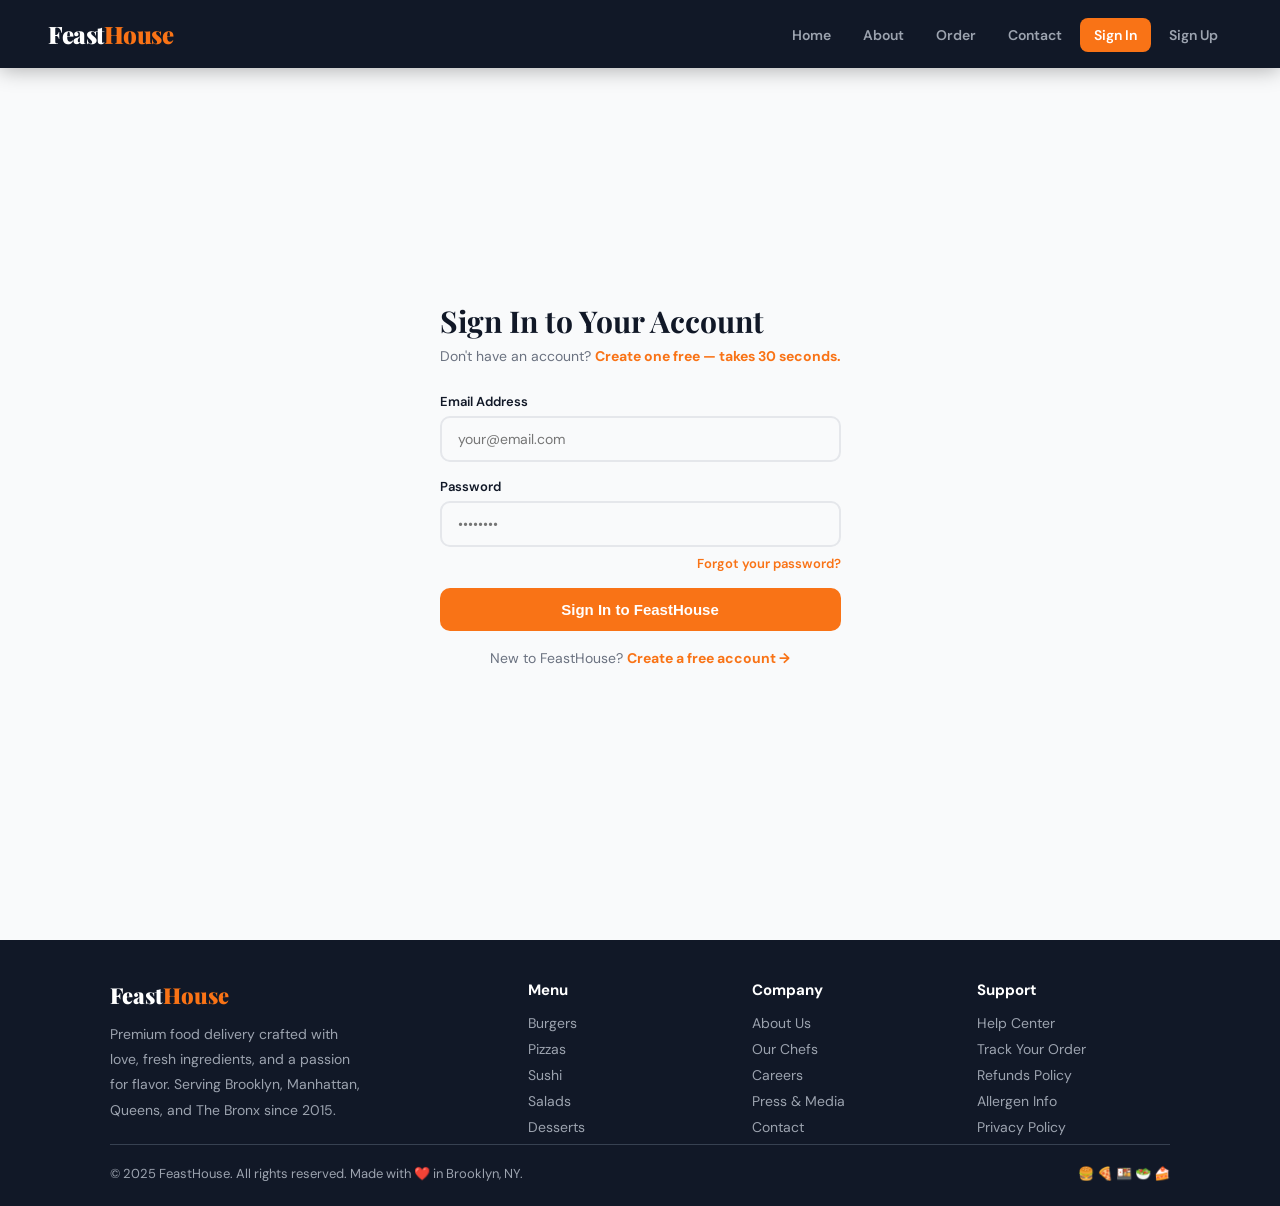
==== index.html @ ff091612 "add to cart" ====
<!doctype html>
<html lang="en">

<head>
  <meta charset="UTF-8" />
  <meta name="viewport" content="width=device-width, initial-scale=1.0" />
  <title>FeastHouse — Premium Food Delivery</title>
  <link rel="stylesheet" href="style.css" />
  <link
    href="https://fonts.googleapis.com/css2?family=Playfair+Display:wght@700;900&family=DM+Sans:wght@400;500;600&display=swap"
    rel="stylesheet" />
</head>

<body>
  <!-- ===== NAV ===== -->
  <nav>
    <div class="logo">Feast<span>House</span></div>
    <ul class="nav-links">
      <li>
        <a href="index.html" class="active">Home</a>
      </li>
      <li><a href="about.html">About</a></li>
      <li><a href="order.html">Order</a></li>
      <li><a href="contact.html">Contact</a></li>
      <li><a href="signin.html">Sign In</a></li>
      <li><a href="signup.html">Sign Up</a></li>
    </ul>
  </nav>

  <div id="home" class="page active">
    <!-- Hero -->
    <div class="hero">
      <div class="hero-left">
        <h1>Food That <span>Feeds</span> The Soul</h1>
        <p>
          Welcome to FeastHouse — where every dish is crafted with love, the
          finest ingredients, and decades of culinary passion. From crispy
          appetizers to rich desserts, we bring restaurant-quality meals
          straight to your door, hot and fresh, every single time.
        </p>
        <div class="hero-btns">
          <button class="btn" onclick="window.location.href = 'order.html'">
            > Order Now
          </button>
          <button class="btn btn-outline" onclick="window.location.href = 'about.html'">
            > Our Story
          </button>
        </div>
      </div>
      <div class="hero-img-wrap">
        <img src="https://images.unsplash.com/photo-1504674900247-0877df9cc836?w=600&q=80" alt="Food" />
      </div>
    </div>

    <!-- Stats bar -->
    <div class="stats-bar">
      <div class="stat-item">
        <div class="num">50K+</div>
        <div class="lbl">Happy Customers</div>
      </div>
      <div class="stat-item">
        <div class="num">120+</div>
        <div class="lbl">Menu Items</div>
      </div>
      <div class="stat-item">
        <div class="num">4.9★</div>
        <div class="lbl">Average Rating</div>
      </div>
      <div class="stat-item">
        <div class="num">30 min</div>
        <div class="lbl">Average Delivery</div>
      </div>
    </div>

    <div class="wrap">
      <!-- Why choose us -->
      <h2 class="sec-title" style="margin-top: 8px">
        Why Choose FeastHouse?
      </h2>
      <p class="sec-sub">
        We've spent years perfecting not just our recipes, but the entire
        experience — from the moment you open our app to the second you take
        your first bite. Here's what sets us apart from every other food
        delivery service.
      </p>
      <div class="why-grid">
        <div class="why-card">
          <div class="why-icon">🌿</div>
          <h4>Fresh Ingredients</h4>
          <p>
            We source locally every morning. No frozen produce, no shortcuts —
            only the freshest ingredients make it to your plate.
          </p>
        </div>
        <div class="why-card">
          <div class="why-icon">👨‍🍳</div>
          <h4>Expert Chefs</h4>
          <p>
            Our team of 12 professional chefs brings decades of experience
            from top restaurants around the world to your doorstep.
          </p>
        </div>
        <div class="why-card">
          <div class="why-icon">⚡</div>
          <h4>Lightning Fast</h4>
          <p>
            Our delivery network guarantees your food arrives hot within 30
            minutes, tracked in real-time on your phone.
          </p>
        </div>
        <div class="why-card">
          <div class="why-icon">💳</div>
          <h4>Easy Payment</h4>
          <p>
            Pay with card, cash, or mobile wallet. Our checkout takes under 30
            seconds and your data is always fully encrypted.
          </p>
        </div>
      </div>

      <!-- Featured dishes -->
      <h2 class="sec-title">Today's Featured Dishes 🍽️</h2>
      <p class="sec-sub">
        Our chefs select the freshest ingredients each morning to build a
        special menu that changes daily. These are today's must-try dishes —
        order before they sell out!
      </p>
      <div class="featured-row">
        <div class="featured-main">
          <img src="https://images.unsplash.com/photo-1565299624946-b28f40a0ae38?w=700&q=80" alt="Pizza" />
          <div class="featured-main-text">
            <h3>🔥 Wood-Fired Margherita Pizza</h3>
            <p>
              Fresh basil, buffalo mozzarella, San Marzano tomatoes — the
              classic, done perfectly. $14.99
            </p>
          </div>
        </div>
      </div>

      <!-- Testimonials -->
      <h2 class="sec-title">What Our Customers Say 💬</h2>
      <p class="sec-sub">
        Don't just take our word for it — here's what thousands of happy
        customers across the city have to say about their FeastHouse
        experience.
      </p>
      <div class="testimonials">
        <div class="testi-card">
          <div class="testi-stars">★★★★★</div>
          <p>
            "I've tried every food delivery app in the city and FeastHouse is
            on another level. The food always arrives hot, the packaging is
            beautiful, and the portions are massive. Honestly the best burger
            I've ever had — and I didn't even have to leave my couch!"
          </p>
          <div class="testi-author">
            <div class="testi-avatar">JM</div>
            <div>
              <div class="testi-name">James Morgan</div>
              <div class="testi-role">Food Blogger, New York</div>
            </div>
          </div>
        </div>
        <div class="testi-card">
          <div class="testi-stars">★★★★★</div>
          <p>
            "As someone who cares deeply about ingredient quality, FeastHouse
            is the only delivery service I trust. They actually list where
            each ingredient comes from. The salmon sushi roll is
            restaurant-grade — I couldn't believe it was delivered to my
            door."
          </p>
          <div class="testi-author">
            <div class="testi-avatar">SP</div>
            <div>
              <div class="testi-name">Sarah Park</div>
              <div class="testi-role">Nutritionist & Wellness Coach</div>
            </div>
          </div>
        </div>
        <div class="testi-card">
          <div class="testi-stars">★★★★★</div>
          <p>
            "We ordered FeastHouse for our entire office team lunch — 20
            people — and every single order arrived exactly on time and
            perfectly correct. The customer service was incredible when we had
            a small issue. We're now a weekly subscriber. Absolutely love it."
          </p>
          <div class="testi-author">
            <div class="testi-avatar">RK</div>
            <div>
              <div class="testi-name">Ryan Kim</div>
              <div class="testi-role">Startup Founder, San Francisco</div>
            </div>
          </div>
        </div>

      </div>
    </div>
  </div>

  <!-- ===== FOOTER ===== -->
  <footer>
    <div class="footer-grid" style="max-width: 1060px; margin: 0 auto">
      <div class="footer-brand">
        <div class="logo-f">Feast<span>House</span></div>
        <p>
          Premium food delivery crafted with love, fresh ingredients, and a
          passion for flavor. Serving Brooklyn, Manhattan, Queens, and The
          Bronx since 2015.
        </p>
      </div>
      <div class="footer-col">
        <h5>Menu</h5>
        <ul>
          <li onclick="window.location.href = 'order.html'">Burgers</li>
          <li onclick="
                show('order', document.querySelectorAll('.nav-links a')[2])
              ">
            Pizzas
          </li>
          <li onclick="
                show('order', document.querySelectorAll('.nav-links a')[2])
              ">
            Sushi
          </li>
          <li onclick="
                show('order', document.querySelectorAll('.nav-links a')[2])
              ">
            Salads
          </li>
          <li onclick="
                show('order', document.querySelectorAll('.nav-links a')[2])
              ">
            Desserts
          </li>
        </ul>
      </div>
      <div class="footer-col">
        <h5>Company</h5>
        <ul>
          <li onclick="window.location.href = 'about.html'">About Us</li>
          <li onclick="
                show('about', document.querySelectorAll('.nav-links a')[1])
              ">
            Our Chefs
          </li>
          <li>Careers</li>
          <li>Press & Media</li>
          <li onclick="window.location.href = 'contact.html'">Contact</li>
        </ul>
      </div>
      <div class="footer-col">
        <h5>Support</h5>
        <ul>
          <li onclick="
                show('contact', document.querySelectorAll('.nav-links a')[3])
              ">
            Help Center
          </li>
          <li>Track Your Order</li>
          <li>Refunds Policy</li>
          <li>Allergen Info</li>
          <li>Privacy Policy</li>
        </ul>
      </div>
    </div>
    <div class="footer-bottom" style="max-width: 1060px; margin: 0 auto">
      <span>© 2025 FeastHouse. All rights reserved. Made with ❤️ in Brooklyn,
        NY.</span>
      <span>🍔 🍕 🍱 🥗 🍰</span>
    </div>
  </footer>

  <script src="main.js" defer></script>
</body>

</html>
---- style.css ----
/* ===== CSS VARIABLES ===== */
:root {
  --orange: #f97316;
  --orange-d: #ea580c;
  --green: #16a34a;
  --dark: #111827;
  --dark2: #1f2937;
  --mid: #374151;
  --muted: #6b7280;
  --light: #f9fafb;
  --border: #e5e7eb;
  --white: #ffffff;
  --shadow: 0 6px 30px rgba(0, 0, 0, 0.1);
  --radius: 16px;
}

/* ===== RESET ===== */
* {
  margin: 0;
  padding: 0;
  box-sizing: border-box;
}

body {
  font-family: "DM Sans", sans-serif;
  background: var(--light);
  color: var(--dark);
}

a {
  text-decoration: none;
  color: inherit;
}

img {
  max-width: 100%;
  border-radius: var(--radius);
  display: block;
}

ul {
  list-style: none;
}

/* ===== NAV ===== */
nav {
  background: var(--dark);
  height: 68px;
  display: flex;
  align-items: center;
  justify-content: space-between;
  padding: 0 48px;
  position: sticky;
  top: 0;
  z-index: 200;
  box-shadow: 0 2px 20px rgba(0, 0, 0, 0.3);
}

.logo {
  font-family: "Playfair Display", serif;
  font-size: 24px;
  font-weight: 900;
  color: var(--white);
  letter-spacing: -0.5px;
}

.logo span {
  color: var(--orange);
}

.nav-links {
  display: flex;
  gap: 4px;
}

.nav-links li a {
  color: #9ca3af;
  font-weight: 600;
  font-size: 14px;
  padding: 8px 14px;
  border-radius: 8px;
  transition: all 0.2s;
}

.nav-links li a:hover,
.nav-links li a.active {
  background: var(--orange);
  color: var(--white);
}

/* ===== WRAPPER ===== */
.wrap {
  max-width: 1060px;
  margin: 0 auto;
  padding: 48px 32px;
}

/* ===== BUTTONS ===== */
.btn {
  display: inline-block;
  padding: 13px 30px;
  background: var(--orange);
  color: var(--white);
  border-radius: 10px;
  font-weight: 700;
  font-size: 15px;
  border: none;
  cursor: pointer;
  transition:
    background 0.2s,
    transform 0.15s;
}

.btn:hover {
  background: var(--orange-d);
  transform: translateY(-2px);
}

.btn-dark {
  background: var(--dark);
  color: var(--white);
}

.btn-dark:hover {
  background: var(--dark2);
}

.btn-outline {
  background: transparent;
  border: 2px solid var(--orange);
  color: var(--orange);
}

.btn-outline:hover {
  background: var(--orange);
  color: var(--white);
}

.btn-green {
  background: var(--green);
}

.btn-green:hover {
  background: #15803d;
}

/* ===== SECTION TITLE ===== */
.sec-title {
  font-family: "Playfair Display", serif;
  font-size: 32px;
  font-weight: 900;
  color: var(--dark);
  margin-bottom: 8px;
}

.sec-sub {
  color: var(--muted);
  font-size: 15px;
  margin-bottom: 32px;
  max-width: 600px;
  line-height: 1.7;
}

/* ===== CARD ===== */
.card {
  background: var(--white);
  border-radius: var(--radius);
  padding: 28px;
  box-shadow: var(--shadow);
  margin-bottom: 24px;
}

.card h3 {
  font-family: "Playfair Display", serif;
  font-size: 20px;
  font-weight: 700;
  color: var(--orange);
  margin-bottom: 10px;
}

.card p {
  color: var(--muted);
  line-height: 1.8;
  font-size: 15px;
}

/* ===== GRIDS ===== */
.grid-2 {
  display: grid;
  grid-template-columns: 1fr 1fr;
  gap: 22px;
}

.grid-3 {
  display: grid;
  grid-template-columns: 1fr 1fr 1fr;
  gap: 22px;
}

/* ===== BANNER IMG ===== */
.banner-img {
  width: 100%;
  height: 220px;
  object-fit: cover;
  border-radius: var(--radius);
  margin-bottom: 20px;
}

/* Hero */
.hero {
  background: linear-gradient(135deg, #111827 0%, #1f2937 60%, #374151 100%);
  padding: 70px 64px;
  display: flex;
  align-items: center;
  justify-content: space-between;
  gap: 32px;
}

.hero-left {
  max-width: 500px;
}

.hero-badge {
  display: inline-block;
  background: rgba(249, 115, 22, 0.18);
  color: var(--orange);
  font-size: 13px;
  font-weight: 700;
  padding: 6px 14px;
  border-radius: 20px;
  margin-bottom: 18px;
  border: 1px solid rgba(249, 115, 22, 0.35);
}

.hero h1 {
  font-family: "Playfair Display", serif;
  font-size: 52px;
  font-weight: 900;
  color: var(--white);
  line-height: 1.1;
  margin-bottom: 18px;
}

.hero h1 span {
  color: var(--orange);
}

.hero p {
  color: #9ca3af;
  font-size: 16px;
  line-height: 1.8;
  margin-bottom: 28px;
}

.hero-btns {
  display: flex;
  gap: 12px;
  flex-wrap: wrap;
}

.hero-img-wrap {
  flex-shrink: 0;
  width: 300px;
}

.hero-img-wrap img {
  width: 100%;
  height: 280px;
  object-fit: cover;
  border-radius: 20px;
  box-shadow: 0 20px 60px rgba(0, 0, 0, 0.4);
}

/* Stats bar */
.stats-bar {
  background: var(--orange);
  display: grid;
  grid-template-columns: repeat(4, 1fr);
}

.stat-item {
  padding: 22px 28px;
  text-align: center;
  border-right: 1px solid rgba(255, 255, 255, 0.2);
}

.stat-item:last-child {
  border-right: none;
}

.stat-item .num {
  font-family: "Playfair Display", serif;
  font-size: 30px;
  font-weight: 900;
  color: var(--white);
}

.stat-item .lbl {
  font-size: 13px;
  color: rgba(255, 255, 255, 0.8);
  font-weight: 600;
  margin-top: 2px;
}

/* Why choose us */
.why-grid {
  display: grid;
  grid-template-columns: repeat(4, 1fr);
  gap: 18px;
  margin-bottom: 32px;
}

.why-card {
  background: var(--white);
  border-radius: var(--radius);
  padding: 24px 20px;
  box-shadow: var(--shadow);
  text-align: center;
}

.why-icon {
  font-size: 36px;
  margin-bottom: 12px;
}

.why-card h4 {
  font-weight: 700;
  font-size: 16px;
  margin-bottom: 8px;
  color: var(--dark);
}

.why-card p {
  color: var(--muted);
  font-size: 13px;
  line-height: 1.7;
}

/* Featured dish row */
.featured-row {
  display: flex;
  gap: 24px;
  margin-bottom: 32px;
}

.featured-main {
  flex: 1;
  background: var(--dark);
  border-radius: var(--radius);
  overflow: hidden;
  position: relative;
}

.featured-main img {
  width: 100%;
  height: 260px;
  object-fit: cover;
  border-radius: 0;
  opacity: 0.7;
}

.featured-main-text {
  position: absolute;
  bottom: 0;
  left: 0;
  right: 0;
  padding: 24px;
  background: linear-gradient(transparent, rgba(0, 0, 0, 0.85));
}

.featured-main-text h3 {
  font-family: "Playfair Display", serif;
  color: white;
  font-size: 22px;
  margin-bottom: 6px;
}

.featured-main-text p {
  color: #d1d5db;
  font-size: 13px;
}

.featured-side {
  width: 280px;
  display: flex;
  flex-direction: column;
  gap: 14px;
}

.mini-dish {
  background: var(--white);
  border-radius: 12px;
  padding: 14px;
  display: flex;
  align-items: center;
  gap: 14px;
  box-shadow: var(--shadow);
}

.mini-dish img {
  width: 64px;
  height: 64px;
  object-fit: cover;
  border-radius: 10px;
  flex-shrink: 0;
}

.mini-dish h5 {
  font-weight: 700;
  font-size: 14px;
  margin-bottom: 4px;
}

.mini-dish p {
  color: var(--muted);
  font-size: 12px;
}

.mini-dish .price {
  color: var(--orange);
  font-weight: 800;
  font-size: 15px;
  margin-top: 4px;
}

/* Testimonials */
.testimonials {
  display: grid;
  grid-template-columns: repeat(3, 1fr);
  gap: 18px;
  margin-bottom: 32px;
}

.testi-card {
  background: var(--white);
  border-radius: var(--radius);
  padding: 22px;
  box-shadow: var(--shadow);
}

.testi-stars {
  color: var(--orange);
  font-size: 16px;
  margin-bottom: 10px;
}

.testi-card p {
  color: var(--muted);
  font-size: 14px;
  line-height: 1.7;
  margin-bottom: 14px;
}

.testi-author {
  display: flex;
  align-items: center;
  gap: 10px;
}

.testi-avatar {
  width: 38px;
  height: 38px;
  border-radius: 50%;
  background: var(--orange);
  display: flex;
  align-items: center;
  justify-content: center;
  color: white;
  font-weight: 800;
  font-size: 14px;
  flex-shrink: 0;
}

.testi-name {
  font-weight: 700;
  font-size: 14px;
}

.testi-role {
  color: var(--muted);
  font-size: 12px;
}

/* ============================================================
 ABOUT PAGE
 ============================================================ */
.about-hero {
  background: linear-gradient(135deg, #111827, #1f2937);
  border-radius: var(--radius);
  padding: 52px 48px;
  display: flex;
  gap: 36px;
  align-items: center;
  margin-bottom: 32px;
}

.about-hero img {
  width: 300px;
  height: 240px;
  object-fit: cover;
  border-radius: 16px;
  flex-shrink: 0;
}

.about-hero h1 {
  font-family: "Playfair Display", serif;
  font-size: 38px;
  color: white;
  margin-bottom: 14px;
}

.about-hero h1 span {
  color: var(--orange);
}

.about-hero p {
  color: #9ca3af;
  line-height: 1.8;
  font-size: 15px;
}

.timeline {
  margin-bottom: 32px;
}

.tl-item {
  display: flex;
  gap: 20px;
  margin-bottom: 20px;
  align-items: flex-start;
}

.tl-dot {
  width: 40px;
  height: 40px;
  border-radius: 50%;
  background: var(--orange);
  display: flex;
  align-items: center;
  justify-content: center;
  color: white;
  font-weight: 800;
  font-size: 13px;
  flex-shrink: 0;
  margin-top: 4px;
}

.tl-item h4 {
  font-weight: 700;
  font-size: 16px;
  margin-bottom: 4px;
}

.tl-item p {
  color: var(--muted);
  font-size: 14px;
  line-height: 1.7;
}

.chef-grid {
  display: grid;
  grid-template-columns: repeat(3, 1fr);
  gap: 20px;
  margin-bottom: 32px;
}

.chef-card {
  background: var(--white);
  border-radius: var(--radius);
  overflow: hidden;
  box-shadow: var(--shadow);
}

.chef-card img {
  width: 100%;
  height: 180px;
  object-fit: cover;
  border-radius: 0;
}

.chef-info {
  padding: 18px;
}

.chef-info h4 {
  font-weight: 700;
  font-size: 16px;
  margin-bottom: 4px;
}

.chef-info .role {
  color: var(--orange);
  font-size: 13px;
  font-weight: 600;
  margin-bottom: 8px;
}

.chef-info p {
  color: var(--muted);
  font-size: 13px;
  line-height: 1.7;
}

.values-grid {
  display: grid;
  grid-template-columns: repeat(2, 1fr);
  gap: 18px;
  margin-bottom: 32px;
}

.value-item {
  background: var(--white);
  border-radius: var(--radius);
  padding: 24px;
  box-shadow: var(--shadow);
  display: flex;
  gap: 16px;
}

.value-icon {
  font-size: 30px;
  flex-shrink: 0;
  width: 52px;
  height: 52px;
  background: #fff7ed;
  border-radius: 12px;
  display: flex;
  align-items: center;
  justify-content: center;
}

.value-item h4 {
  font-weight: 700;
  font-size: 16px;
  margin-bottom: 6px;
}

.value-item p {
  color: var(--muted);
  font-size: 14px;
  line-height: 1.7;
}

/* ============================================================
 CONTACT PAGE
 ============================================================ */
.contact-hero {
  background: linear-gradient(135deg, var(--orange) 0%, var(--orange-d) 100%);
  border-radius: var(--radius);
  padding: 48px;
  color: white;
  margin-bottom: 32px;
}

.contact-hero h1 {
  font-family: "Playfair Display", serif;
  font-size: 38px;
  margin-bottom: 10px;
}

.contact-hero p {
  opacity: 0.85;
  font-size: 16px;
  line-height: 1.8;
  max-width: 500px;
}

.contact-grid {
  display: grid;
  grid-template-columns: 1fr 1.4fr;
  gap: 28px;
  margin-bottom: 32px;
}

.contact-info-list {
  display: flex;
  flex-direction: column;
  gap: 14px;
}

.ci-item {
  background: var(--white);
  border-radius: 12px;
  padding: 18px;
  display: flex;
  gap: 14px;
  align-items: flex-start;
  box-shadow: var(--shadow);
}

.ci-icon {
  width: 44px;
  height: 44px;
  background: var(--orange);
  border-radius: 10px;
  display: flex;
  align-items: center;
  justify-content: center;
  font-size: 20px;
  flex-shrink: 0;
}

.ci-item h4 {
  font-size: 13px;
  color: var(--muted);
  margin-bottom: 4px;
  font-weight: 600;
}

.ci-item p {
  font-weight: 700;
  font-size: 15px;
}

.ci-item small {
  color: var(--muted);
  font-size: 12px;
}

/* Form */
.form-card {
  background: var(--white);
  border-radius: var(--radius);
  padding: 32px;
  box-shadow: var(--shadow);
}

.form-card h3 {
  font-family: "Playfair Display", serif;
  font-size: 22px;
  margin-bottom: 6px;
}

.form-card .sub {
  color: var(--muted);
  font-size: 14px;
  margin-bottom: 22px;
}

.fg {
  margin-bottom: 16px;
}

.fg label {
  display: block;
  font-weight: 600;
  font-size: 13px;
  margin-bottom: 6px;
  color: var(--dark);
}

.fg input,
.fg textarea,
.fg select {
  width: 100%;
  padding: 12px 16px;
  border: 2px solid var(--border);
  border-radius: 10px;
  font-family: "DM Sans", sans-serif;
  font-size: 14px;
  color: var(--dark);
  background: var(--light);
  transition: border 0.2s;
  outline: none;
}

.fg input:focus,
.fg textarea:focus,
.fg select:focus {
  border-color: var(--orange);
  background: white;
}

.fg textarea {
  height: 110px;
  resize: vertical;
}

.fg-row {
  display: grid;
  grid-template-columns: 1fr 1fr;
  gap: 14px;
}

.alert-success {
  background: #dcfce7;
  border: 2px solid #86efac;
  color: #166534;
  border-radius: 10px;
  padding: 13px 18px;
  font-weight: 600;
  font-size: 14px;
  margin-bottom: 18px;
  display: none;
}

.alert-error {
  background: #fee2e2;
  border: solid #fca5a5;
  color: #991b1b;
  border-radius: 10px;
  padding: 13px 18px;
  font-weight: 600;
  font-size: 14px;
  margin-bottom: 18px;
  display: none;
}

/* FAQ */
.faq-item {
  background: var(--white);
  border-radius: 12px;
  padding: 20px 24px;
  box-shadow: var(--shadow);
  margin-bottom: 12px;
}

.faq-item h4 {
  font-weight: 700;
  font-size: 15px;
  margin-bottom: 8px;
  display: flex;
  align-items: center;
  gap: 10px;
}

.faq-item h4 span {
  color: var(--orange);
}

.faq-item p {
  color: var(--muted);
  font-size: 14px;
  line-height: 1.8;
}

/* ============================================================
 ORDER PAGE
 ============================================================ */
.menu-tabs {
  display: flex;
  gap: 8px;
  margin-bottom: 28px;
  flex-wrap: wrap;
}

.tab-btn {
  padding: 9px 20px;
  border-radius: 20px;
  font-weight: 700;
  font-size: 14px;
  border: 2px solid var(--border);
  background: var(--white);
  cursor: pointer;
  transition: all 0.2s;
  color: var(--muted);
}

.tab-btn.active,
.tab-btn:hover {
  background: var(--orange);
  border-color: var(--orange);
  color: white;
}

.food-grid {
  display: grid;
  grid-template-columns: repeat(3, 1fr);
  gap: 20px;
  margin-bottom: 32px;
}

.food-card {
  background: var(--white);
  border-radius: var(--radius);
  overflow: hidden;
  box-shadow: var(--shadow);
  transition: transform 0.2s;
}

.food-card:hover {
  transform: translateY(-4px);
}

.food-card img {
  width: 100%;
  height: 165px;
  object-fit: cover;
  border-radius: 0;
}

.food-body {
  padding: 18px;
}

.food-body h4 {
  font-weight: 700;
  font-size: 16px;
  margin-bottom: 6px;
}

.food-body .desc {
  color: var(--muted);
  font-size: 13px;
  line-height: 1.6;
  margin-bottom: 10px;
}

.food-meta {
  display: flex;
  align-items: center;
  justify-content: space-between;
}

.food-price {
  font-family: "Playfair Display", serif;
  font-size: 20px;
  font-weight: 900;
  color: var(--orange);
}

.food-rating {
  font-size: 13px;
  color: var(--muted);
  font-weight: 600;
}

.food-rating span {
  color: var(--orange);
}

.food-tags {
  display: flex;
  gap: 6px;
  margin-bottom: 10px;
  flex-wrap: wrap;
}

.tag {
  font-size: 11px;
  font-weight: 700;
  padding: 3px 10px;
  border-radius: 20px;
  background: #fff7ed;
  color: var(--orange);
  border: 1px solid #fed7aa;
}

.tag.green {
  background: #f0fdf4;
  color: var(--green);
  border-color: #bbf7d0;
}

.cart-banner {
  background: linear-gradient(135deg, var(--dark), var(--dark2));
  border-radius: var(--radius);
  padding: 28px 32px;
  display: flex;
  align-items: center;
  justify-content: space-between;
  color: white;
  margin-bottom: 32px;
}

.cart-banner h3 {
  font-family: "Playfair Display", serif;
  font-size: 22px;
  margin-bottom: 6px;
}

.cart-banner p {
  color: #9ca3af;
  font-size: 14px;
}

.cart-count {
  background: var(--orange);
  color: white;
  font-size: 32px;
  font-weight: 900;
  font-family: "Playfair Display", serif;
  width: 64px;
  height: 64px;
  border-radius: 50%;
  display: flex;
  align-items: center;
  justify-content: center;
  flex-shrink: 0;
}

/* Delivery options */
.delivery-cards {
  display: grid;
  grid-template-columns: repeat(3, 1fr);
  gap: 16px;
  margin-bottom: 32px;
}

.del-card {
  background: var(--white);
  border-radius: var(--radius);
  padding: 22px;
  box-shadow: var(--shadow);
  text-align: center;
}

.del-card .icon {
  font-size: 34px;
  margin-bottom: 10px;
}

.del-card h4 {
  font-weight: 700;
  margin-bottom: 6px;
}

.del-card p {
  color: var(--muted);
  font-size: 13px;
  line-height: 1.6;
}

.del-card .badge {
  display: inline-block;
  margin-top: 10px;
  background: var(--orange);
  color: white;
  font-size: 12px;
  font-weight: 700;
  padding: 4px 12px;
  border-radius: 20px;
}

/* ============================================================
 SIGN IN PAGE
 ============================================================ */
.auth-wrap {
  display: grid;
  gap: 0;
  min-height: calc(100vh - 68px);
}



.auth-feature {
  display: flex;
  align-items: center;
  gap: 12px;
  margin-bottom: 14px;
}

.auth-feature .dot {
  width: 10px;
  height: 10px;
  border-radius: 50%;
  background: var(--orange);
  flex-shrink: 0;
}

.auth-feature p {
  color: #d1d5db;
  font-size: 14px;
  margin: 0;
}

.auth-img {
  width: 100%;
  height: 220px;
  object-fit: cover;
  border-radius: 16px;
  margin-top: 28px;
  opacity: 0.7;
}

.auth-right {
  background: var(--light);
  padding: 64px 48px;
  display: flex;
  flex-direction: column;
  justify-content: center;
  margin: auto;
}

.auth-right h2 {
  font-family: "Playfair Display", serif;
  font-size: 30px;
  margin-bottom: 6px;
}

.auth-right .sub {
  color: var(--muted);
  font-size: 14px;
  margin-bottom: 28px;
}

.social-btns {
  display: flex;
  gap: 10px;
  margin-bottom: 22px;
}

.social-btn {
  flex: 1;
  padding: 11px;
  border: 2px solid var(--border);
  border-radius: 10px;
  background: white;
  font-weight: 700;
  font-size: 14px;
  cursor: pointer;
  transition: border 0.2s;
  text-align: center;
}

.social-btn:hover {
  border-color: var(--orange);
}

.divider {
  display: flex;
  align-items: center;
  gap: 12px;
  margin-bottom: 22px;
  color: var(--muted);
  font-size: 13px;
}

.divider::before,
.divider::after {
  content: "";
  flex: 1;
  height: 1px;
  background: var(--border);
}

.auth-switch {
  text-align: center;
  margin-top: 18px;
  font-size: 14px;
  color: var(--muted);
}

.auth-switch a {
  color: var(--orange);
  font-weight: 700;
  cursor: pointer;
}

.forgot {
  text-align: right;
  font-size: 13px;
  color: var(--orange);
  font-weight: 600;
  cursor: pointer;
  margin-top: -8px;
  margin-bottom: 16px;
}

/* ============================================================
 SIGN UP PAGE
 ============================================================ */
.signup-left {
  background: linear-gradient(160deg, var(--orange), var(--orange-d));
}

.plan-cards {
  display: grid;
  grid-template-columns: 1fr 1fr;
  gap: 14px;
  margin-bottom: 28px;
}

.plan-card {
  background: rgba(255, 255, 255, 0.12);
  border-radius: 12px;
  padding: 18px;
  border: 1px solid rgba(255, 255, 255, 0.2);
}

.plan-card h4 {
  color: white;
  font-weight: 700;
  font-size: 15px;
  margin-bottom: 6px;
}

.plan-card p {
  color: rgba(255, 255, 255, 0.75);
  font-size: 13px;
  line-height: 1.6;
}

.plan-card .plan-price {
  color: white;
  font-size: 22px;
  font-weight: 900;
  font-family: "Playfair Display", serif;
  margin-top: 8px;
}

/* ============================================================
 FOOTER
 ============================================================ */
footer {
  background: var(--dark);
  color: #9ca3af;
  padding: 40px 48px 24px;
  margin-top: 40px;
}

.footer-grid {
  display: grid;
  grid-template-columns: 2fr 1fr 1fr 1fr;
  gap: 32px;
  margin-bottom: 32px;
}

.footer-brand .logo-f {
  font-family: "Playfair Display", serif;
  font-size: 22px;
  color: white;
  font-weight: 900;
  margin-bottom: 12px;
}

.footer-brand .logo-f span {
  color: var(--orange);
}

.footer-brand p {
  font-size: 14px;
  line-height: 1.8;
  max-width: 260px;
}

.footer-col h5 {
  color: white;
  font-weight: 700;
  font-size: 15px;
  margin-bottom: 14px;
}

.footer-col li {
  margin-bottom: 8px;
  font-size: 14px;
  cursor: pointer;
  transition: color 0.2s;
}

.footer-col li:hover {
  color: var(--orange);
}

.footer-bottom {
  border-top: 1px solid #374151;
  padding-top: 20px;
  display: flex;
  justify-content: space-between;
  font-size: 13px;
}

/* ============================================================
 CART PAGE
 ============================================================ */
.cart-hero {
  background: linear-gradient(135deg, var(--dark), var(--dark2));
  color: var(--white);
  border-radius: var(--radius);
  padding: 32px;
  display: flex;
  justify-content: space-between;
  gap: 24px;
  align-items: center;
  margin-bottom: 24px;
}

.cart-hero p {
  color: #cbd5e1;
  max-width: 560px;
  line-height: 1.7;
  margin-top: 8px;
}

.cart-hero .count {
  width: 72px;
  height: 72px;
  border-radius: 50%;
  background: var(--orange);
  display: flex;
  align-items: center;
  justify-content: center;
  font-family: "Playfair Display", serif;
  font-size: 28px;
  font-weight: 900;
  flex-shrink: 0;
}

.cart-layout {
  display: grid;
  grid-template-columns: 1.35fr 0.9fr;
  gap: 22px;
  padding-inline: 15px;
}

.cart-panel {
  background: var(--white);
  border-radius: var(--radius);
  box-shadow: var(--shadow);
  padding: 24px;
}

.cart-list {
  display: flex;
  flex-direction: column;
  gap: 16px;
}

.cart-item {
  display: grid;
  grid-template-columns: 110px 1fr;
  gap: 16px;
  padding-bottom: 16px;
  border-bottom: 1px solid var(--border);
}

.cart-item:last-child {
  border-bottom: none;
  padding-bottom: 0;
}

.cart-item img {
  width: 110px;
  height: 90px;
  object-fit: cover;
  border-radius: 14px;
}

.cart-item-body h4 {
  font-size: 16px;
  margin-bottom: 4px;
}

.cart-item-body p {
  color: var(--muted);
  font-size: 13px;
  line-height: 1.6;
  margin-bottom: 10px;
}

.cart-item-top,
.cart-item-bottom {
  display: flex;
  align-items: center;
  justify-content: space-between;
  gap: 16px;
}

.qty-control {
  display: inline-flex;
  align-items: center;
  gap: 10px;
  background: #fff7ed;
  border: 1px solid #fed7aa;
  border-radius: 999px;
  padding: 6px 10px;
}

.qty-btn,
.icon-btn {
  border: none;
  cursor: pointer;
  font-family: inherit;
}

.qty-btn {
  width: 28px;
  height: 28px;
  border-radius: 50%;
  background: var(--orange);
  color: var(--white);
  font-weight: 700;
}

.icon-btn {
  background: #fee2e2;
  color: #991b1b;
  padding: 9px 12px;
  border-radius: 999px;
  font-size: 12px;
  font-weight: 700;
}

.cart-item-price {
  font-family: "Playfair Display", serif;
  font-size: 22px;
  font-weight: 900;
  color: var(--orange);
}

.summary-list {
  display: flex;
  flex-direction: column;
  gap: 12px;
  margin: 18px 0 22px;
}

.summary-row {
  display: flex;
  justify-content: space-between;
  gap: 12px;
  font-size: 14px;
  color: var(--mid);
}

.summary-row.total {
  font-size: 18px;
  font-weight: 800;
  color: var(--dark);
  padding-top: 10px;
  border-top: 1px solid var(--border);
}

.delivery-form {
  display: grid;
  gap: 14px;
}

.delivery-form .fg {
  margin-bottom: 0;
}

.delivery-grid {
  display: grid;
  grid-template-columns: 1fr 1fr;
  gap: 14px;
}

.empty-cart {
  text-align: center;
  padding: 36px 18px;
}

.empty-cart h3 {
  font-family: "Playfair Display", serif;
  font-size: 24px;
  margin-bottom: 8px;
}

.empty-cart p {
  color: var(--muted);
  margin-bottom: 18px;
}

@media (max-width: 980px) {

  .cart-layout,
  .auth-wrap,
  .grid-2,
  .grid-3,
  .why-grid,
  .featured-row,
  .testimonials,
  .delivery-cards,
  .chef-grid,
  .values-grid,
  .contact-grid,
  .footer-grid {
    grid-template-columns: 1fr;
  }

  .cart-hero,
  .about-hero,
  .contact-hero,
  .hero {
    padding: 28px;
    flex-direction: column;
    align-items: flex-start;
  }

  nav,
  footer {
    padding-left: 20px;
    padding-right: 20px;
  }
}
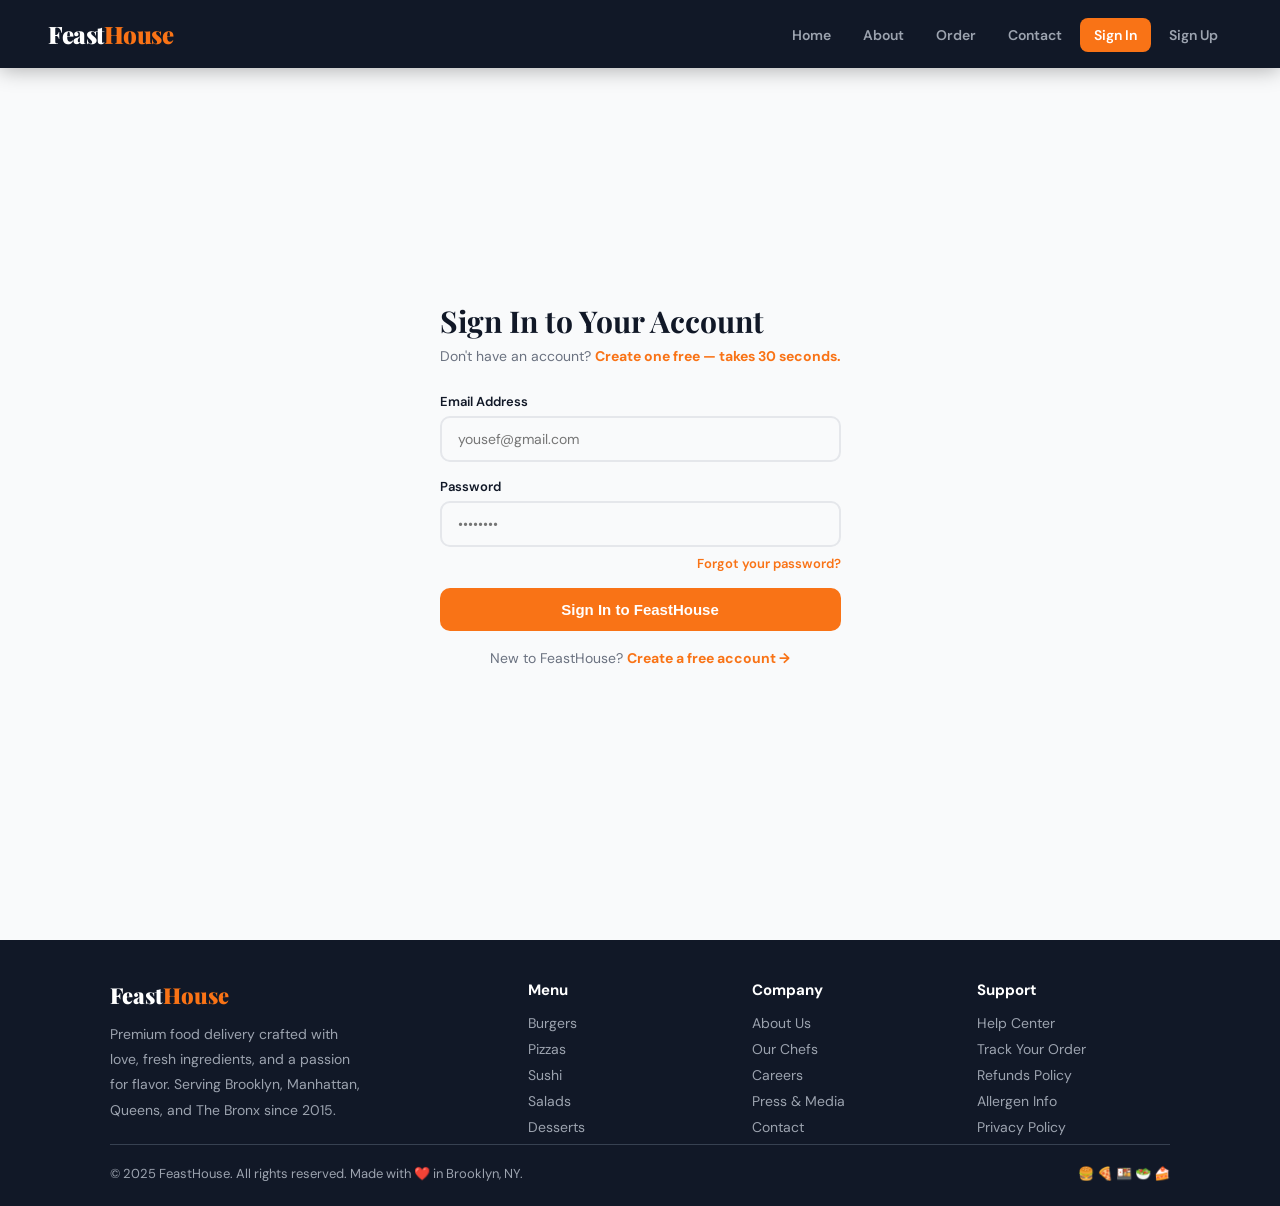
==== commit 4eb69344: "last commit" ====
--- a/index.html
+++ b/index.html
@@ -1,279 +1,293 @@
 <!doctype html>
 <html lang="en">
-
-<head>
-  <meta charset="UTF-8" />
-  <meta name="viewport" content="width=device-width, initial-scale=1.0" />
-  <title>FeastHouse — Premium Food Delivery</title>
-  <link rel="stylesheet" href="style.css" />
-  <link
-    href="https://fonts.googleapis.com/css2?family=Playfair+Display:wght@700;900&family=DM+Sans:wght@400;500;600&display=swap"
-    rel="stylesheet" />
-</head>
-
-<body>
-  <!-- ===== NAV ===== -->
-  <nav>
-    <div class="logo">Feast<span>House</span></div>
-    <ul class="nav-links">
-      <li>
-        <a href="index.html" class="active">Home</a>
-      </li>
-      <li><a href="about.html">About</a></li>
-      <li><a href="order.html">Order</a></li>
-      <li><a href="contact.html">Contact</a></li>
-      <li><a href="signin.html">Sign In</a></li>
-      <li><a href="signup.html">Sign Up</a></li>
-    </ul>
-  </nav>
-
-  <div id="home" class="page active">
-    <!-- Hero -->
-    <div class="hero">
-      <div class="hero-left">
-        <h1>Food That <span>Feeds</span> The Soul</h1>
-        <p>
-          Welcome to FeastHouse — where every dish is crafted with love, the
-          finest ingredients, and decades of culinary passion. From crispy
-          appetizers to rich desserts, we bring restaurant-quality meals
-          straight to your door, hot and fresh, every single time.
+  <head>
+    <meta charset="UTF-8" />
+    <meta name="viewport" content="width=device-width, initial-scale=1.0" />
+    <title>FeastHouse — Premium Food Delivery</title>
+    <link rel="stylesheet" href="style.css" />
+    <link
+      href="https://fonts.googleapis.com/css2?family=Playfair+Display:wght@700;900&family=DM+Sans:wght@400;500;600&display=swap"
+      rel="stylesheet"
+    />
+  </head>
+
+  <body>
+    <nav>
+      <div class="logo">Feast<span>House</span></div>
+      <ul class="nav-links">
+        <li>
+          <a href="index.html" class="active">Home</a>
+        </li>
+        <li><a href="about.html">About</a></li>
+        <li><a href="order.html">Order</a></li>
+        <li><a href="contact.html">Contact</a></li>
+        <li><a href="signin.html">Sign In</a></li>
+        <li><a href="signup.html">Sign Up</a></li>
+      </ul>
+    </nav>
+
+    <div id="home" class="page active">
+      <div class="hero">
+        <div class="hero-left">
+          <h1>Food That <span>Feeds</span> The Soul</h1>
+          <p>
+            Welcome to FeastHouse — where every dish is crafted with love, the
+            finest ingredients, and decades of culinary passion. From crispy
+            appetizers to rich desserts, we bring restaurant-quality meals
+            straight to your door, hot and fresh, every single time.
+          </p>
+          <div class="hero-btns">
+            <button class="btn" onclick="window.location.href = 'order.html'">
+              > Order Now
+            </button>
+            <button
+              class="btn btn-outline"
+              onclick="window.location.href = 'about.html'"
+            >
+              > Our Story
+            </button>
+          </div>
+        </div>
+        <div class="hero-img-wrap">
+          <img
+            src="https://images.unsplash.com/photo-1504674900247-0877df9cc836?w=600&q=80"
+            alt="Food"
+          />
+        </div>
+      </div>
+
+      <div class="stats-bar">
+        <div class="stat-item">
+          <div class="num">50K+</div>
+          <div class="lbl">Happy Customers</div>
+        </div>
+        <div class="stat-item">
+          <div class="num">120+</div>
+          <div class="lbl">Menu Items</div>
+        </div>
+        <div class="stat-item">
+          <div class="num">4.9★</div>
+          <div class="lbl">Average Rating</div>
+        </div>
+        <div class="stat-item">
+          <div class="num">30 min</div>
+          <div class="lbl">Average Delivery</div>
+        </div>
+      </div>
+
+      <div class="wrap">
+        <h2 class="sec-title" style="margin-top: 8px">
+          Why Choose FeastHouse?
+        </h2>
+        <p class="sec-sub">
+          We've spent years perfecting not just our recipes, but the entire
+          experience — from the moment you open our app to the second you take
+          your first bite. Here's what sets us apart from every other food
+          delivery service.
         </p>
-        <div class="hero-btns">
-          <button class="btn" onclick="window.location.href = 'order.html'">
-            > Order Now
-          </button>
-          <button class="btn btn-outline" onclick="window.location.href = 'about.html'">
-            > Our Story
-          </button>
-        </div>
-      </div>
-      <div class="hero-img-wrap">
-        <img src="https://images.unsplash.com/photo-1504674900247-0877df9cc836?w=600&q=80" alt="Food" />
+        <div class="why-grid">
+          <div class="why-card">
+            <div class="why-icon">🌿</div>
+            <h4>Fresh Ingredients</h4>
+            <p>
+              We source locally every morning. No frozen produce, no shortcuts —
+              only the freshest ingredients make it to your plate.
+            </p>
+          </div>
+          <div class="why-card">
+            <div class="why-icon">👨‍🍳</div>
+            <h4>Expert Chefs</h4>
+            <p>
+              Our team of 12 professional chefs brings decades of experience
+              from top restaurants around the world to your doorstep.
+            </p>
+          </div>
+          <div class="why-card">
+            <div class="why-icon">⚡</div>
+            <h4>Lightning Fast</h4>
+            <p>
+              Our delivery network guarantees your food arrives hot within 30
+              minutes, tracked in real-time on your phone.
+            </p>
+          </div>
+          <div class="why-card">
+            <div class="why-icon">💳</div>
+            <h4>Easy Payment</h4>
+            <p>
+              Pay with card, cash, or mobile wallet. Our checkout takes under 30
+              seconds and your data is always fully encrypted.
+            </p>
+          </div>
+        </div>
+
+        <h2 class="sec-title">Today's Featured Dishes 🍽️</h2>
+        <p class="sec-sub">
+          Our chefs select the freshest ingredients each morning to build a
+          special menu that changes daily. These are today's must-try dishes —
+          order before they sell out!
+        </p>
+        <div class="featured-row">
+          <div class="featured-main">
+            <img
+              src="https://images.unsplash.com/photo-1565299624946-b28f40a0ae38?w=700&q=80"
+              alt="Pizza"
+            />
+            <div class="featured-main-text">
+              <h3>🔥 Wood-Fired Margherita Pizza</h3>
+              <p>
+                Fresh basil, buffalo mozzarella, San Marzano tomatoes — the
+                classic, done perfectly. $14.99
+              </p>
+            </div>
+          </div>
+        </div>
+
+        <h2 class="sec-title">What Our Customers Say 💬</h2>
+        <p class="sec-sub">
+          Don't just take our word for it — here's what thousands of happy
+          customers across the city have to say about their FeastHouse
+          experience.
+        </p>
+        <div class="testimonials">
+          <div class="testi-card">
+            <div class="testi-stars">★★★★★</div>
+            <p>
+              "I've tried every food delivery app in the city and FeastHouse is
+              on another level. The food always arrives hot, the packaging is
+              beautiful, and the portions are massive. Honestly the best burger
+              I've ever had — and I didn't even have to leave my couch!"
+            </p>
+            <div class="testi-author">
+              <div class="testi-avatar">JM</div>
+              <div>
+                <div class="testi-name">James Morgan</div>
+                <div class="testi-role">Food Blogger, New York</div>
+              </div>
+            </div>
+          </div>
+          <div class="testi-card">
+            <div class="testi-stars">★★★★★</div>
+            <p>
+              "As someone who cares deeply about ingredient quality, FeastHouse
+              is the only delivery service I trust. They actually list where
+              each ingredient comes from. The salmon sushi roll is
+              restaurant-grade — I couldn't believe it was delivered to my
+              door."
+            </p>
+            <div class="testi-author">
+              <div class="testi-avatar">SP</div>
+              <div>
+                <div class="testi-name">Sarah Park</div>
+                <div class="testi-role">Nutritionist & Wellness Coach</div>
+              </div>
+            </div>
+          </div>
+          <div class="testi-card">
+            <div class="testi-stars">★★★★★</div>
+            <p>
+              "We ordered FeastHouse for our entire office team lunch — 20
+              people — and every single order arrived exactly on time and
+              perfectly correct. The customer service was incredible when we had
+              a small issue. We're now a weekly subscriber. Absolutely love it."
+            </p>
+            <div class="testi-author">
+              <div class="testi-avatar">RK</div>
+              <div>
+                <div class="testi-name">Ryan Kim</div>
+                <div class="testi-role">Startup Founder, San Francisco</div>
+              </div>
+            </div>
+          </div>
+        </div>
       </div>
     </div>
 
-    <!-- Stats bar -->
-    <div class="stats-bar">
-      <div class="stat-item">
-        <div class="num">50K+</div>
-        <div class="lbl">Happy Customers</div>
-      </div>
-      <div class="stat-item">
-        <div class="num">120+</div>
-        <div class="lbl">Menu Items</div>
-      </div>
-      <div class="stat-item">
-        <div class="num">4.9★</div>
-        <div class="lbl">Average Rating</div>
-      </div>
-      <div class="stat-item">
-        <div class="num">30 min</div>
-        <div class="lbl">Average Delivery</div>
-      </div>
-    </div>
-
-    <div class="wrap">
-      <!-- Why choose us -->
-      <h2 class="sec-title" style="margin-top: 8px">
-        Why Choose FeastHouse?
-      </h2>
-      <p class="sec-sub">
-        We've spent years perfecting not just our recipes, but the entire
-        experience — from the moment you open our app to the second you take
-        your first bite. Here's what sets us apart from every other food
-        delivery service.
-      </p>
-      <div class="why-grid">
-        <div class="why-card">
-          <div class="why-icon">🌿</div>
-          <h4>Fresh Ingredients</h4>
+    <footer>
+      <div class="footer-grid" style="max-width: 1060px; margin: 0 auto">
+        <div class="footer-brand">
+          <div class="logo-f">Feast<span>House</span></div>
           <p>
-            We source locally every morning. No frozen produce, no shortcuts —
-            only the freshest ingredients make it to your plate.
+            Premium food delivery crafted with love, fresh ingredients, and a
+            passion for flavor. Serving Brooklyn, Manhattan, Queens, and The
+            Bronx since 2015.
           </p>
         </div>
-        <div class="why-card">
-          <div class="why-icon">👨‍🍳</div>
-          <h4>Expert Chefs</h4>
-          <p>
-            Our team of 12 professional chefs brings decades of experience
-            from top restaurants around the world to your doorstep.
-          </p>
-        </div>
-        <div class="why-card">
-          <div class="why-icon">⚡</div>
-          <h4>Lightning Fast</h4>
-          <p>
-            Our delivery network guarantees your food arrives hot within 30
-            minutes, tracked in real-time on your phone.
-          </p>
-        </div>
-        <div class="why-card">
-          <div class="why-icon">💳</div>
-          <h4>Easy Payment</h4>
-          <p>
-            Pay with card, cash, or mobile wallet. Our checkout takes under 30
-            seconds and your data is always fully encrypted.
-          </p>
-        </div>
-      </div>
-
-      <!-- Featured dishes -->
-      <h2 class="sec-title">Today's Featured Dishes 🍽️</h2>
-      <p class="sec-sub">
-        Our chefs select the freshest ingredients each morning to build a
-        special menu that changes daily. These are today's must-try dishes —
-        order before they sell out!
-      </p>
-      <div class="featured-row">
-        <div class="featured-main">
-          <img src="https://images.unsplash.com/photo-1565299624946-b28f40a0ae38?w=700&q=80" alt="Pizza" />
-          <div class="featured-main-text">
-            <h3>🔥 Wood-Fired Margherita Pizza</h3>
-            <p>
-              Fresh basil, buffalo mozzarella, San Marzano tomatoes — the
-              classic, done perfectly. $14.99
-            </p>
-          </div>
-        </div>
-      </div>
-
-      <!-- Testimonials -->
-      <h2 class="sec-title">What Our Customers Say 💬</h2>
-      <p class="sec-sub">
-        Don't just take our word for it — here's what thousands of happy
-        customers across the city have to say about their FeastHouse
-        experience.
-      </p>
-      <div class="testimonials">
-        <div class="testi-card">
-          <div class="testi-stars">★★★★★</div>
-          <p>
-            "I've tried every food delivery app in the city and FeastHouse is
-            on another level. The food always arrives hot, the packaging is
-            beautiful, and the portions are massive. Honestly the best burger
-            I've ever had — and I didn't even have to leave my couch!"
-          </p>
-          <div class="testi-author">
-            <div class="testi-avatar">JM</div>
-            <div>
-              <div class="testi-name">James Morgan</div>
-              <div class="testi-role">Food Blogger, New York</div>
-            </div>
-          </div>
-        </div>
-        <div class="testi-card">
-          <div class="testi-stars">★★★★★</div>
-          <p>
-            "As someone who cares deeply about ingredient quality, FeastHouse
-            is the only delivery service I trust. They actually list where
-            each ingredient comes from. The salmon sushi roll is
-            restaurant-grade — I couldn't believe it was delivered to my
-            door."
-          </p>
-          <div class="testi-author">
-            <div class="testi-avatar">SP</div>
-            <div>
-              <div class="testi-name">Sarah Park</div>
-              <div class="testi-role">Nutritionist & Wellness Coach</div>
-            </div>
-          </div>
-        </div>
-        <div class="testi-card">
-          <div class="testi-stars">★★★★★</div>
-          <p>
-            "We ordered FeastHouse for our entire office team lunch — 20
-            people — and every single order arrived exactly on time and
-            perfectly correct. The customer service was incredible when we had
-            a small issue. We're now a weekly subscriber. Absolutely love it."
-          </p>
-          <div class="testi-author">
-            <div class="testi-avatar">RK</div>
-            <div>
-              <div class="testi-name">Ryan Kim</div>
-              <div class="testi-role">Startup Founder, San Francisco</div>
-            </div>
-          </div>
-        </div>
-
-      </div>
-    </div>
-  </div>
-
-  <!-- ===== FOOTER ===== -->
-  <footer>
-    <div class="footer-grid" style="max-width: 1060px; margin: 0 auto">
-      <div class="footer-brand">
-        <div class="logo-f">Feast<span>House</span></div>
-        <p>
-          Premium food delivery crafted with love, fresh ingredients, and a
-          passion for flavor. Serving Brooklyn, Manhattan, Queens, and The
-          Bronx since 2015.
-        </p>
-      </div>
-      <div class="footer-col">
-        <h5>Menu</h5>
-        <ul>
-          <li onclick="window.location.href = 'order.html'">Burgers</li>
-          <li onclick="
-                show('order', document.querySelectorAll('.nav-links a')[2])
-              ">
-            Pizzas
-          </li>
-          <li onclick="
-                show('order', document.querySelectorAll('.nav-links a')[2])
-              ">
-            Sushi
-          </li>
-          <li onclick="
-                show('order', document.querySelectorAll('.nav-links a')[2])
-              ">
-            Salads
-          </li>
-          <li onclick="
-                show('order', document.querySelectorAll('.nav-links a')[2])
-              ">
-            Desserts
-          </li>
-        </ul>
-      </div>
-      <div class="footer-col">
-        <h5>Company</h5>
-        <ul>
-          <li onclick="window.location.href = 'about.html'">About Us</li>
-          <li onclick="
+        <div class="footer-col">
+          <h5>Menu</h5>
+          <ul>
+            <li onclick="window.location.href = 'order.html'">Burgers</li>
+            <li
+              onclick="
+                show('order', document.querySelectorAll('.nav-links a')[2])
+              "
+            >
+              Pizzas
+            </li>
+            <li
+              onclick="
+                show('order', document.querySelectorAll('.nav-links a')[2])
+              "
+            >
+              Sushi
+            </li>
+            <li
+              onclick="
+                show('order', document.querySelectorAll('.nav-links a')[2])
+              "
+            >
+              Salads
+            </li>
+            <li
+              onclick="
+                show('order', document.querySelectorAll('.nav-links a')[2])
+              "
+            >
+              Desserts
+            </li>
+          </ul>
+        </div>
+        <div class="footer-col">
+          <h5>Company</h5>
+          <ul>
+            <li onclick="window.location.href = 'about.html'">About Us</li>
+            <li
+              onclick="
                 show('about', document.querySelectorAll('.nav-links a')[1])
-              ">
-            Our Chefs
-          </li>
-          <li>Careers</li>
-          <li>Press & Media</li>
-          <li onclick="window.location.href = 'contact.html'">Contact</li>
-        </ul>
-      </div>
-      <div class="footer-col">
-        <h5>Support</h5>
-        <ul>
-          <li onclick="
+              "
+            >
+              Our Chefs
+            </li>
+            <li>Careers</li>
+            <li>Press & Media</li>
+            <li onclick="window.location.href = 'contact.html'">Contact</li>
+          </ul>
+        </div>
+        <div class="footer-col">
+          <h5>Support</h5>
+          <ul>
+            <li
+              onclick="
                 show('contact', document.querySelectorAll('.nav-links a')[3])
-              ">
-            Help Center
-          </li>
-          <li>Track Your Order</li>
-          <li>Refunds Policy</li>
-          <li>Allergen Info</li>
-          <li>Privacy Policy</li>
-        </ul>
-      </div>
-    </div>
-    <div class="footer-bottom" style="max-width: 1060px; margin: 0 auto">
-      <span>© 2025 FeastHouse. All rights reserved. Made with ❤️ in Brooklyn,
-        NY.</span>
-      <span>🍔 🍕 🍱 🥗 🍰</span>
-    </div>
-  </footer>
-
-  <script src="main.js" defer></script>
-</body>
-
-</html>+              "
+            >
+              Help Center
+            </li>
+            <li>Track Your Order</li>
+            <li>Refunds Policy</li>
+            <li>Allergen Info</li>
+            <li>Privacy Policy</li>
+          </ul>
+        </div>
+      </div>
+      <div class="footer-bottom" style="max-width: 1060px; margin: 0 auto">
+        <span
+          >© 2025 FeastHouse. All rights reserved. Made with ❤️ in Brooklyn,
+          NY.</span
+        >
+        <span>🍔 🍕 🍱 🥗 🍰</span>
+      </div>
+    </footer>
+
+    <script src="main.js" defer></script>
+  </body>
+</html>
--- a/style.css
+++ b/style.css
@@ -1,4 +1,3 @@
-/* ===== CSS VARIABLES ===== */
 :root {
   --orange: #f97316;
   --orange-d: #ea580c;
@@ -14,7 +13,6 @@
   --radius: 16px;
 }
 
-/* ===== RESET ===== */
 * {
   margin: 0;
   padding: 0;
@@ -42,7 +40,6 @@
   list-style: none;
 }
 
-/* ===== NAV ===== */
 nav {
   background: var(--dark);
   height: 68px;
@@ -88,14 +85,6 @@
   color: var(--white);
 }
 
-/* ===== WRAPPER ===== */
-.wrap {
-  max-width: 1060px;
-  margin: 0 auto;
-  padding: 48px 32px;
-}
-
-/* ===== BUTTONS ===== */
 .btn {
   display: inline-block;
   padding: 13px 30px;
@@ -106,9 +95,6 @@
   font-size: 15px;
   border: none;
   cursor: pointer;
-  transition:
-    background 0.2s,
-    transform 0.15s;
 }
 
 .btn:hover {
@@ -144,7 +130,6 @@
   background: #15803d;
 }
 
-/* ===== SECTION TITLE ===== */
 .sec-title {
   font-family: "Playfair Display", serif;
   font-size: 32px;
@@ -161,7 +146,6 @@
   line-height: 1.7;
 }
 
-/* ===== CARD ===== */
 .card {
   background: var(--white);
   border-radius: var(--radius);
@@ -184,7 +168,6 @@
   font-size: 15px;
 }
 
-/* ===== GRIDS ===== */
 .grid-2 {
   display: grid;
   grid-template-columns: 1fr 1fr;
@@ -197,7 +180,6 @@
   gap: 22px;
 }
 
-/* ===== BANNER IMG ===== */
 .banner-img {
   width: 100%;
   height: 220px;
@@ -206,7 +188,6 @@
   margin-bottom: 20px;
 }
 
-/* Hero */
 .hero {
   background: linear-gradient(135deg, #111827 0%, #1f2937 60%, #374151 100%);
   padding: 70px 64px;
@@ -271,7 +252,6 @@
   box-shadow: 0 20px 60px rgba(0, 0, 0, 0.4);
 }
 
-/* Stats bar */
 .stats-bar {
   background: var(--orange);
   display: grid;
@@ -302,7 +282,6 @@
   margin-top: 2px;
 }
 
-/* Why choose us */
 .why-grid {
   display: grid;
   grid-template-columns: repeat(4, 1fr);
@@ -336,7 +315,6 @@
   line-height: 1.7;
 }
 
-/* Featured dish row */
 .featured-row {
   display: flex;
   gap: 24px;
@@ -423,7 +401,6 @@
   margin-top: 4px;
 }
 
-/* Testimonials */
 .testimonials {
   display: grid;
   grid-template-columns: repeat(3, 1fr);
@@ -481,9 +458,6 @@
   font-size: 12px;
 }
 
-/* ============================================================
- ABOUT PAGE
- ============================================================ */
 .about-hero {
   background: linear-gradient(135deg, #111827, #1f2937);
   border-radius: var(--radius);
@@ -641,9 +615,6 @@
   line-height: 1.7;
 }
 
-/* ============================================================
- CONTACT PAGE
- ============================================================ */
 .contact-hero {
   background: linear-gradient(135deg, var(--orange) 0%, var(--orange-d) 100%);
   border-radius: var(--radius);
@@ -717,7 +688,6 @@
   font-size: 12px;
 }
 
-/* Form */
 .form-card {
   background: var(--white);
   border-radius: var(--radius);
@@ -806,7 +776,6 @@
   display: none;
 }
 
-/* FAQ */
 .faq-item {
   background: var(--white);
   border-radius: 12px;
@@ -834,9 +803,6 @@
   line-height: 1.8;
 }
 
-/* ============================================================
- ORDER PAGE
- ============================================================ */
 .menu-tabs {
   display: flex;
   gap: 8px;
@@ -989,7 +955,6 @@
   flex-shrink: 0;
 }
 
-/* Delivery options */
 .delivery-cards {
   display: grid;
   grid-template-columns: repeat(3, 1fr);
@@ -1032,48 +997,13 @@
   border-radius: 20px;
 }
 
-/* ============================================================
- SIGN IN PAGE
- ============================================================ */
 .auth-wrap {
   display: grid;
   gap: 0;
   min-height: calc(100vh - 68px);
 }
 
-
-
-.auth-feature {
-  display: flex;
-  align-items: center;
-  gap: 12px;
-  margin-bottom: 14px;
-}
-
-.auth-feature .dot {
-  width: 10px;
-  height: 10px;
-  border-radius: 50%;
-  background: var(--orange);
-  flex-shrink: 0;
-}
-
-.auth-feature p {
-  color: #d1d5db;
-  font-size: 14px;
-  margin: 0;
-}
-
-.auth-img {
-  width: 100%;
-  height: 220px;
-  object-fit: cover;
-  border-radius: 16px;
-  margin-top: 28px;
-  opacity: 0.7;
-}
-
-.auth-right {
+.auth-middle {
   background: var(--light);
   padding: 64px 48px;
   display: flex;
@@ -1082,56 +1012,16 @@
   margin: auto;
 }
 
-.auth-right h2 {
+.auth-middle h2 {
   font-family: "Playfair Display", serif;
   font-size: 30px;
   margin-bottom: 6px;
 }
 
-.auth-right .sub {
+.auth-middle .sub {
   color: var(--muted);
   font-size: 14px;
   margin-bottom: 28px;
-}
-
-.social-btns {
-  display: flex;
-  gap: 10px;
-  margin-bottom: 22px;
-}
-
-.social-btn {
-  flex: 1;
-  padding: 11px;
-  border: 2px solid var(--border);
-  border-radius: 10px;
-  background: white;
-  font-weight: 700;
-  font-size: 14px;
-  cursor: pointer;
-  transition: border 0.2s;
-  text-align: center;
-}
-
-.social-btn:hover {
-  border-color: var(--orange);
-}
-
-.divider {
-  display: flex;
-  align-items: center;
-  gap: 12px;
-  margin-bottom: 22px;
-  color: var(--muted);
-  font-size: 13px;
-}
-
-.divider::before,
-.divider::after {
-  content: "";
-  flex: 1;
-  height: 1px;
-  background: var(--border);
 }
 
 .auth-switch {
@@ -1157,51 +1047,6 @@
   margin-bottom: 16px;
 }
 
-/* ============================================================
- SIGN UP PAGE
- ============================================================ */
-.signup-left {
-  background: linear-gradient(160deg, var(--orange), var(--orange-d));
-}
-
-.plan-cards {
-  display: grid;
-  grid-template-columns: 1fr 1fr;
-  gap: 14px;
-  margin-bottom: 28px;
-}
-
-.plan-card {
-  background: rgba(255, 255, 255, 0.12);
-  border-radius: 12px;
-  padding: 18px;
-  border: 1px solid rgba(255, 255, 255, 0.2);
-}
-
-.plan-card h4 {
-  color: white;
-  font-weight: 700;
-  font-size: 15px;
-  margin-bottom: 6px;
-}
-
-.plan-card p {
-  color: rgba(255, 255, 255, 0.75);
-  font-size: 13px;
-  line-height: 1.6;
-}
-
-.plan-card .plan-price {
-  color: white;
-  font-size: 22px;
-  font-weight: 900;
-  font-family: "Playfair Display", serif;
-  margin-top: 8px;
-}
-
-/* ============================================================
- FOOTER
- ============================================================ */
 footer {
   background: var(--dark);
   color: #9ca3af;
@@ -1245,7 +1090,6 @@
   margin-bottom: 8px;
   font-size: 14px;
   cursor: pointer;
-  transition: color 0.2s;
 }
 
 .footer-col li:hover {
@@ -1260,9 +1104,6 @@
   font-size: 13px;
 }
 
-/* ============================================================
- CART PAGE
- ============================================================ */
 .cart-hero {
   background: linear-gradient(135deg, var(--dark), var(--dark2));
   color: var(--white);
@@ -1453,7 +1294,6 @@
 }
 
 @media (max-width: 980px) {
-
   .cart-layout,
   .auth-wrap,
   .grid-2,
@@ -1483,4 +1323,4 @@
     padding-left: 20px;
     padding-right: 20px;
   }
-}+}
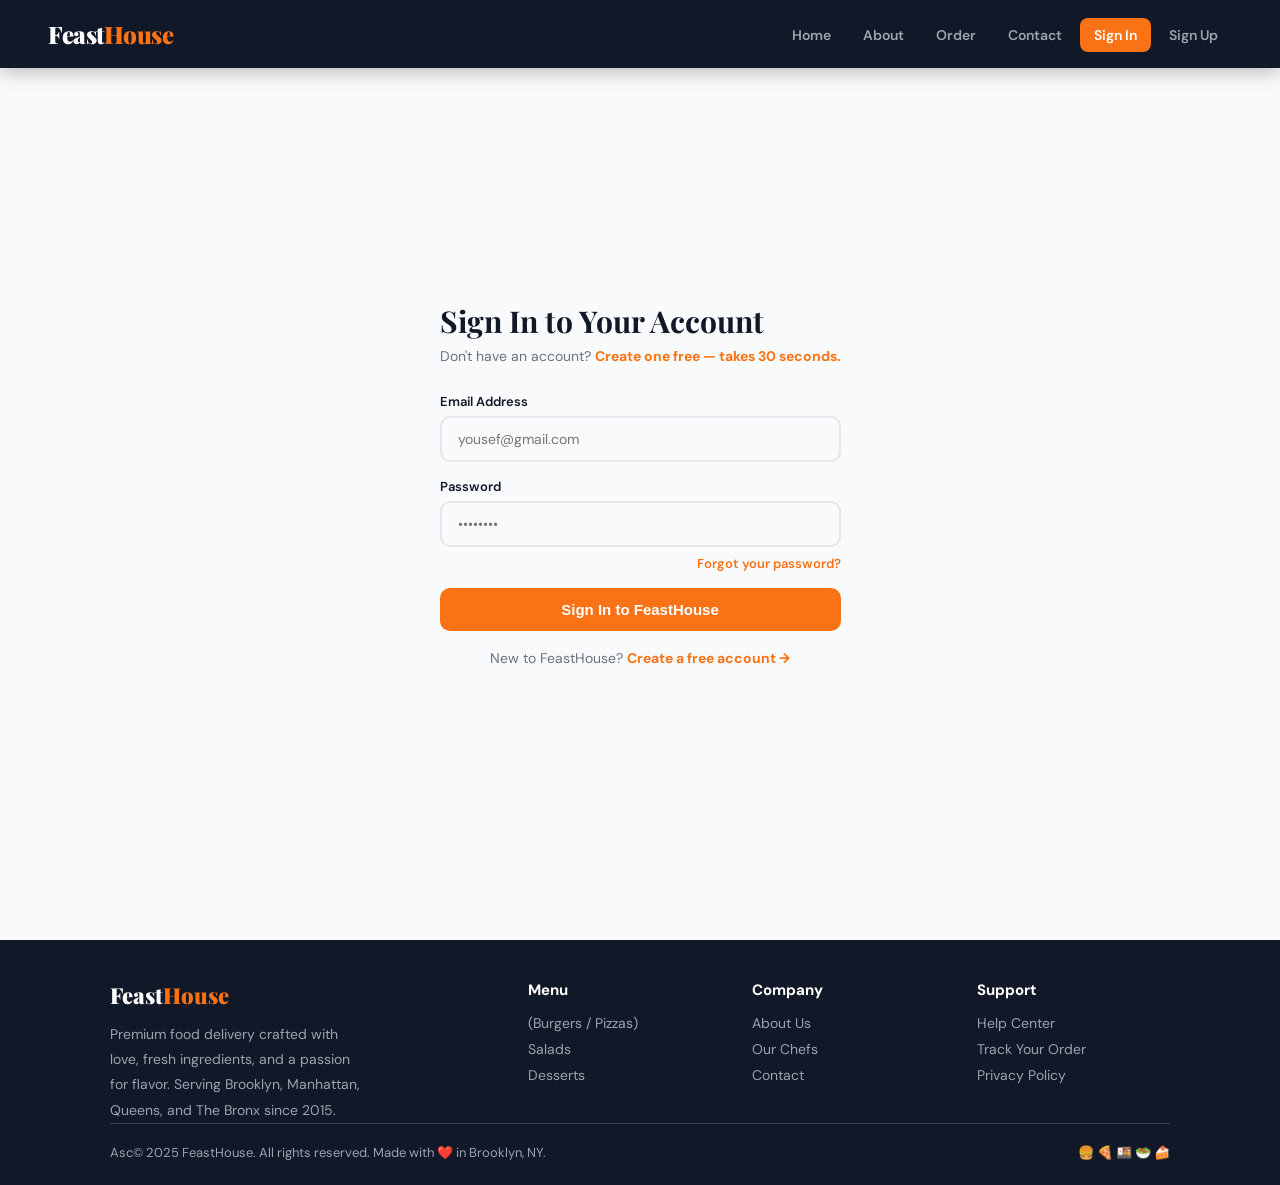
==== commit 67e0ca49: "update" ====
--- a/index.html
+++ b/index.html
@@ -49,10 +49,7 @@
           </div>
         </div>
         <div class="hero-img-wrap">
-          <img
-            src="https://images.unsplash.com/photo-1504674900247-0877df9cc836?w=600&q=80"
-            alt="Food"
-          />
+          <img src="assets/photo-1504674900247-0877df9cc836.jpeg" alt="Food" />
         </div>
       </div>
 
@@ -129,7 +126,7 @@
         <div class="featured-row">
           <div class="featured-main">
             <img
-              src="https://images.unsplash.com/photo-1565299624946-b28f40a0ae38?w=700&q=80"
+              src="assets/photo-1565299624946-b28f40a0ae38.jpeg"
               alt="Pizza"
             />
             <div class="featured-main-text">
@@ -158,10 +155,10 @@
               I've ever had — and I didn't even have to leave my couch!"
             </p>
             <div class="testi-author">
-              <div class="testi-avatar">JM</div>
+              <div class="testi-avatar">M</div>
               <div>
-                <div class="testi-name">James Morgan</div>
-                <div class="testi-role">Food Blogger, New York</div>
+                <div class="testi-name">Mon3e4</div>
+                <div class="testi-role">Food Blogger, Cairo</div>
               </div>
             </div>
           </div>
@@ -175,10 +172,12 @@
               door."
             </p>
             <div class="testi-author">
-              <div class="testi-avatar">SP</div>
+              <div class="testi-avatar">TE</div>
               <div>
-                <div class="testi-name">Sarah Park</div>
-                <div class="testi-role">Nutritionist & Wellness Coach</div>
+                <div class="testi-name">Tamer Elgayar</div>
+                <div class="testi-role">
+                  Nutritionist & Wellness Coach , Alex
+                </div>
               </div>
             </div>
           </div>
@@ -191,10 +190,10 @@
               a small issue. We're now a weekly subscriber. Absolutely love it."
             </p>
             <div class="testi-author">
-              <div class="testi-avatar">RK</div>
+              <div class="testi-avatar">AE</div>
               <div>
-                <div class="testi-name">Ryan Kim</div>
-                <div class="testi-role">Startup Founder, San Francisco</div>
+                <div class="testi-name">Amr Elhady</div>
+                <div class="testi-role">Startup Founder, Menofia</div>
               </div>
             </div>
           </div>
@@ -215,73 +214,31 @@
         <div class="footer-col">
           <h5>Menu</h5>
           <ul>
-            <li onclick="window.location.href = 'order.html'">Burgers</li>
-            <li
-              onclick="
-                show('order', document.querySelectorAll('.nav-links a')[2])
-              "
-            >
-              Pizzas
-            </li>
-            <li
-              onclick="
-                show('order', document.querySelectorAll('.nav-links a')[2])
-              "
-            >
-              Sushi
-            </li>
-            <li
-              onclick="
-                show('order', document.querySelectorAll('.nav-links a')[2])
-              "
-            >
-              Salads
-            </li>
-            <li
-              onclick="
-                show('order', document.querySelectorAll('.nav-links a')[2])
-              "
-            >
-              Desserts
-            </li>
+            <li onclick="window.location.href = 'order.html'">(Burgers / Pizzas)</li>
+            <li onclick="window.location.href = 'order.html'">Salads</li>
+            <li onclick="window.location.href = 'order.html'">Desserts</li>
           </ul>
         </div>
         <div class="footer-col">
           <h5>Company</h5>
           <ul>
             <li onclick="window.location.href = 'about.html'">About Us</li>
-            <li
-              onclick="
-                show('about', document.querySelectorAll('.nav-links a')[1])
-              "
-            >
-              Our Chefs
-            </li>
-            <li>Careers</li>
-            <li>Press & Media</li>
+            <li onclick="window.location.href = 'about.html'">Our Chefs</li>
             <li onclick="window.location.href = 'contact.html'">Contact</li>
           </ul>
         </div>
         <div class="footer-col">
           <h5>Support</h5>
           <ul>
-            <li
-              onclick="
-                show('contact', document.querySelectorAll('.nav-links a')[3])
-              "
-            >
-              Help Center
-            </li>
-            <li>Track Your Order</li>
-            <li>Refunds Policy</li>
-            <li>Allergen Info</li>
-            <li>Privacy Policy</li>
+            <li onclick="window.location.href = 'contact.html'">Help Center</li>
+            <li onclick="window.location.href = 'contact.html'">Track Your Order</li>
+            <li onclick="window.location.href = 'contact.html'">Privacy Policy</li>
           </ul>
         </div>
       </div>
       <div class="footer-bottom" style="max-width: 1060px; margin: 0 auto">
-        <span
-          >© 2025 FeastHouse. All rights reserved. Made with ❤️ in Brooklyn,
+        <span>
+          Asc© 2025 FeastHouse. All rights reserved. Made with ❤️ in Brooklyn,
           NY.</span
         >
         <span>🍔 🍕 🍱 🥗 🍰</span>
--- a/style.css
+++ b/style.css
@@ -1,3 +1,4 @@
+/* --- المتغيرات الأساسية (Variables) --- */
 :root {
   --orange: #f97316;
   --orange-d: #ea580c;
@@ -13,11 +14,15 @@
   --radius: 16px;
 }
 
+/* --- إعدادات الصفحة العامة (Global Resets) --- */
 * {
   margin: 0;
   padding: 0;
   box-sizing: border-box;
 }
+.wrap {
+  margin-inline: 30px;
+}
 
 body {
   font-family: "DM Sans", sans-serif;
@@ -40,6 +45,7 @@
   list-style: none;
 }
 
+/* --- شريط التنقل (Navigation Bar) --- */
 nav {
   background: var(--dark);
   height: 68px;
@@ -85,6 +91,7 @@
   color: var(--white);
 }
 
+/* --- الأزرار (Buttons) --- */
 .btn {
   display: inline-block;
   padding: 13px 30px;
@@ -130,12 +137,14 @@
   background: #15803d;
 }
 
+/* --- تنسيقات عامة ومساعدة (Utility Classes) --- */
 .sec-title {
   font-family: "Playfair Display", serif;
   font-size: 32px;
   font-weight: 900;
   color: var(--dark);
   margin-bottom: 8px;
+  margin-top: 20px;
 }
 
 .sec-sub {
@@ -188,6 +197,7 @@
   margin-bottom: 20px;
 }
 
+/* --- قسم الهيرو (Hero Section) --- */
 .hero {
   background: linear-gradient(135deg, #111827 0%, #1f2937 60%, #374151 100%);
   padding: 70px 64px;
@@ -252,6 +262,7 @@
   box-shadow: 0 20px 60px rgba(0, 0, 0, 0.4);
 }
 
+/* --- شريط الإحصائيات (Stats Bar) --- */
 .stats-bar {
   background: var(--orange);
   display: grid;
@@ -282,6 +293,7 @@
   margin-top: 2px;
 }
 
+/* --- قسم "لماذا نحن؟" (Why Us Section) --- */
 .why-grid {
   display: grid;
   grid-template-columns: repeat(4, 1fr);
@@ -315,6 +327,7 @@
   line-height: 1.7;
 }
 
+/* --- الأطباق المميزة (Featured Dishes) --- */
 .featured-row {
   display: flex;
   gap: 24px;
@@ -401,6 +414,7 @@
   margin-top: 4px;
 }
 
+/* --- آراء العملاء (Testimonials) --- */
 .testimonials {
   display: grid;
   grid-template-columns: repeat(3, 1fr);
@@ -458,9 +472,9 @@
   font-size: 12px;
 }
 
+/* --- صفحة "عن المطعم" (About Page) --- */
 .about-hero {
   background: linear-gradient(135deg, #111827, #1f2937);
-  border-radius: var(--radius);
   padding: 52px 48px;
   display: flex;
   gap: 36px;
@@ -493,6 +507,7 @@
   font-size: 15px;
 }
 
+/* --- التسلسل الزمني (Timeline) --- */
 .timeline {
   margin-bottom: 32px;
 }
@@ -531,6 +546,7 @@
   line-height: 1.7;
 }
 
+/* --- قسم الطهاة (Chefs Grid) --- */
 .chef-grid {
   display: grid;
   grid-template-columns: repeat(3, 1fr);
@@ -575,6 +591,7 @@
   line-height: 1.7;
 }
 
+/* --- قيمنا (Values Grid) --- */
 .values-grid {
   display: grid;
   grid-template-columns: repeat(2, 1fr);
@@ -615,12 +632,14 @@
   line-height: 1.7;
 }
 
+/* --- صفحة "تواصل معنا" (Contact Page) --- */
 .contact-hero {
   background: linear-gradient(135deg, var(--orange) 0%, var(--orange-d) 100%);
   border-radius: var(--radius);
   padding: 48px;
   color: white;
   margin-bottom: 32px;
+  margin-top: 40px;
 }
 
 .contact-hero h1 {
@@ -636,6 +655,7 @@
   max-width: 500px;
 }
 
+/* --- معلومات التواصل (Contact Info) --- */
 .contact-grid {
   display: grid;
   grid-template-columns: 1fr 1.4fr;
@@ -688,6 +708,7 @@
   font-size: 12px;
 }
 
+/* --- نماذج الإدخال (Forms) --- */
 .form-card {
   background: var(--white);
   border-radius: var(--radius);
@@ -752,6 +773,7 @@
   gap: 14px;
 }
 
+/* --- التنبيهات (Alerts) --- */
 .alert-success {
   background: #dcfce7;
   border: 2px solid #86efac;
@@ -776,6 +798,7 @@
   display: none;
 }
 
+/* --- الأسئلة الشائعة (FAQ) --- */
 .faq-item {
   background: var(--white);
   border-radius: 12px;
@@ -803,6 +826,7 @@
   line-height: 1.8;
 }
 
+/* --- تبويبات القائمة (Menu Tabs) --- */
 .menu-tabs {
   display: flex;
   gap: 8px;
@@ -829,6 +853,7 @@
   color: white;
 }
 
+/* --- بطاقات الطعام (Food Cards Grid) --- */
 .food-grid {
   display: grid;
   grid-template-columns: repeat(3, 1fr);
@@ -918,6 +943,7 @@
   border-color: #bbf7d0;
 }
 
+/* --- بانر السلة (Cart Banner) --- */
 .cart-banner {
   background: linear-gradient(135deg, var(--dark), var(--dark2));
   border-radius: var(--radius);
@@ -955,6 +981,7 @@
   flex-shrink: 0;
 }
 
+/* --- خيارات التوصيل (Delivery Options) --- */
 .delivery-cards {
   display: grid;
   grid-template-columns: repeat(3, 1fr);
@@ -997,6 +1024,7 @@
   border-radius: 20px;
 }
 
+/* --- صفحات تسجيل الدخول والاشتراك (Auth Pages) --- */
 .auth-wrap {
   display: grid;
   gap: 0;
@@ -1047,6 +1075,7 @@
   margin-bottom: 16px;
 }
 
+/* --- تذييل الصفحة (Footer) --- */
 footer {
   background: var(--dark);
   color: #9ca3af;
@@ -1104,6 +1133,7 @@
   font-size: 13px;
 }
 
+/* --- رأس صفحة السلة (Cart Hero) --- */
 .cart-hero {
   background: linear-gradient(135deg, var(--dark), var(--dark2));
   color: var(--white);
@@ -1137,11 +1167,13 @@
   flex-shrink: 0;
 }
 
+/* --- تخطيط السلة (Cart Layout) --- */
 .cart-layout {
   display: grid;
   grid-template-columns: 1.35fr 0.9fr;
   gap: 22px;
   padding-inline: 15px;
+  margin-top: 20px;
 }
 
 .cart-panel {
@@ -1203,8 +1235,16 @@
   gap: 10px;
   background: #fff7ed;
   border: 1px solid #fed7aa;
-  border-radius: 999px;
   padding: 6px 10px;
+}
+.inc-btn,
+.dec-btn {
+  /* background: none; */
+  border: none;
+  width: 25px;
+  height: 25px;
+  border-radius: 50%;
+  padding: 2px;
 }
 
 .qty-btn,
@@ -1239,6 +1279,7 @@
   color: var(--orange);
 }
 
+/* --- ملخص الطلب والتوصيل (Order Summary) --- */
 .summary-list {
   display: flex;
   flex-direction: column;
@@ -1277,6 +1318,7 @@
   gap: 14px;
 }
 
+/* --- حالة السلة الفارغة (Empty Cart) --- */
 .empty-cart {
   text-align: center;
   padding: 36px 18px;
@@ -1293,6 +1335,7 @@
   margin-bottom: 18px;
 }
 
+/* --- استجابة التصميم للهواتف (Responsive Design) --- */
 @media (max-width: 980px) {
   .cart-layout,
   .auth-wrap,
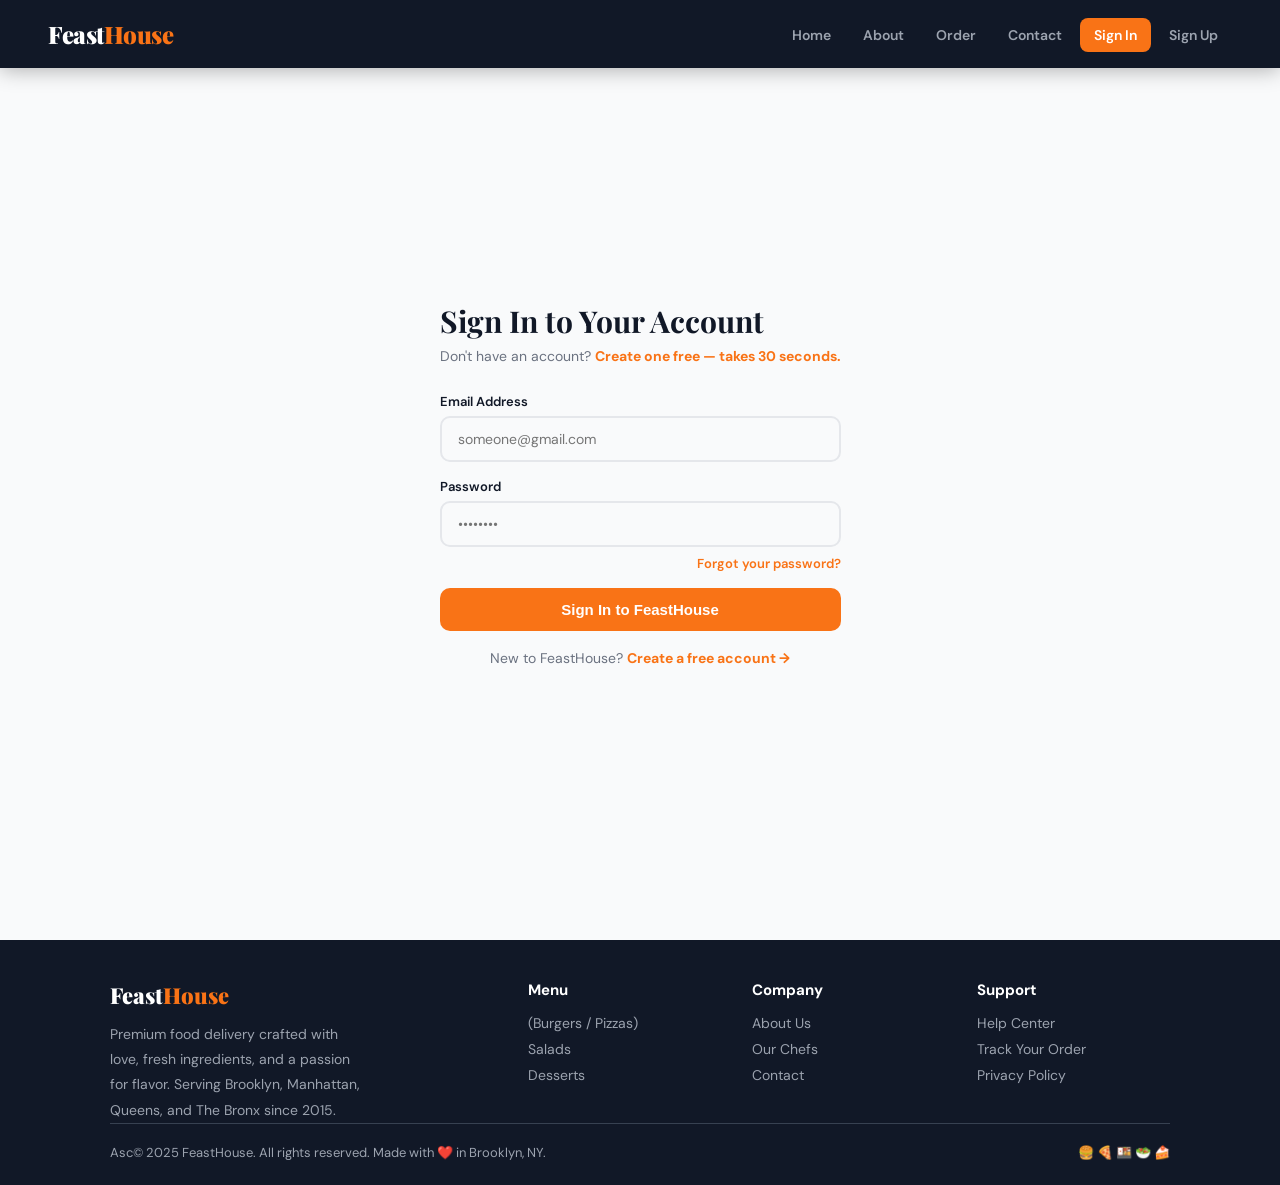
==== commit 9382e673: "last-update" ====
--- a/index.html
+++ b/index.html
@@ -9,6 +9,7 @@
       href="https://fonts.googleapis.com/css2?family=Playfair+Display:wght@700;900&family=DM+Sans:wght@400;500;600&display=swap"
       rel="stylesheet"
     />
+    <link rel="stylesheet" href="https://cdnjs.cloudflare.com/ajax/libs/font-awesome/6.5.0/css/all.min.css">
   </head>
 
   <body>
@@ -23,6 +24,11 @@
         <li><a href="contact.html">Contact</a></li>
         <li><a href="signin.html">Sign In</a></li>
         <li><a href="signup.html">Sign Up</a></li>
+        <li class="cart-icon">
+          <a href="cart.html">
+            <i class="fa-solid fa-cart-shopping"></i>
+          </a>
+        </li>
       </ul>
     </nav>
 
@@ -37,13 +43,10 @@
             straight to your door, hot and fresh, every single time.
           </p>
           <div class="hero-btns">
-            <button class="btn" onclick="window.location.href = 'order.html'">
+            <button class="btn" href = "order.html">
               > Order Now
             </button>
-            <button
-              class="btn btn-outline"
-              onclick="window.location.href = 'about.html'"
-            >
+            <button class="btn btn-outline" href = "about.html" >
               > Our Story
             </button>
           </div>
@@ -214,25 +217,25 @@
         <div class="footer-col">
           <h5>Menu</h5>
           <ul>
-            <li onclick="window.location.href = 'order.html'">(Burgers / Pizzas)</li>
-            <li onclick="window.location.href = 'order.html'">Salads</li>
-            <li onclick="window.location.href = 'order.html'">Desserts</li>
+            <li><a href="order.html">(Burgers / Pizzas)</a></li>
+            <li><a href="order.html">Salads</a></li>
+            <li><a href="order.html">Desserts</a></li>
           </ul>
         </div>
         <div class="footer-col">
           <h5>Company</h5>
           <ul>
-            <li onclick="window.location.href = 'about.html'">About Us</li>
-            <li onclick="window.location.href = 'about.html'">Our Chefs</li>
-            <li onclick="window.location.href = 'contact.html'">Contact</li>
+            <li><a href="about.html">About Us</a></li>
+            <li><a href="about.html">Our Chefs</a></li>
+            <li><a href="contact.html">Contact</a></li>
           </ul>
         </div>
         <div class="footer-col">
           <h5>Support</h5>
           <ul>
-            <li onclick="window.location.href = 'contact.html'">Help Center</li>
-            <li onclick="window.location.href = 'contact.html'">Track Your Order</li>
-            <li onclick="window.location.href = 'contact.html'">Privacy Policy</li>
+            <li><a href="contact.html">Help Center</a></li>
+            <li><a href="contact.html">Track Your Order</a></li>
+            <li><a href="contact.html">Privacy Policy</a></li>
           </ul>
         </div>
       </div>
--- a/style.css
+++ b/style.css
@@ -14,7 +14,7 @@
   --radius: 16px;
 }
 
-/* --- إعدادات الصفحة العامة (Global Resets) --- */
+/*  إعدادات الصفحة العامة (Global Resets)  */
 * {
   margin: 0;
   padding: 0;
@@ -45,7 +45,7 @@
   list-style: none;
 }
 
-/* --- شريط التنقل (Navigation Bar) --- */
+/*  شريط التنقل (Navigation Bar)  */
 nav {
   background: var(--dark);
   height: 68px;
@@ -91,7 +91,7 @@
   color: var(--white);
 }
 
-/* --- الأزرار (Buttons) --- */
+/*  الأزرار (Buttons)  */
 .btn {
   display: inline-block;
   padding: 13px 30px;
@@ -137,7 +137,7 @@
   background: #15803d;
 }
 
-/* --- تنسيقات عامة ومساعدة (Utility Classes) --- */
+/*  تنسيقات عامة ومساعدة (Utility Classes)  */
 .sec-title {
   font-family: "Playfair Display", serif;
   font-size: 32px;
@@ -262,7 +262,7 @@
   box-shadow: 0 20px 60px rgba(0, 0, 0, 0.4);
 }
 
-/* --- شريط الإحصائيات (Stats Bar) --- */
+/*  شريط الإحصائيات (Stats Bar)  */
 .stats-bar {
   background: var(--orange);
   display: grid;
@@ -293,7 +293,7 @@
   margin-top: 2px;
 }
 
-/* --- قسم "لماذا نحن؟" (Why Us Section) --- */
+/*  قسم "لماذا نحن؟" (Why Us Section)  */
 .why-grid {
   display: grid;
   grid-template-columns: repeat(4, 1fr);
@@ -327,7 +327,7 @@
   line-height: 1.7;
 }
 
-/* --- الأطباق المميزة (Featured Dishes) --- */
+/*  الأطباق المميزة (Featured Dishes)  */
 .featured-row {
   display: flex;
   gap: 24px;
@@ -414,7 +414,7 @@
   margin-top: 4px;
 }
 
-/* --- آراء العملاء (Testimonials) --- */
+/*  آراء العملاء (Testimonials)  */
 .testimonials {
   display: grid;
   grid-template-columns: repeat(3, 1fr);
@@ -472,7 +472,7 @@
   font-size: 12px;
 }
 
-/* --- صفحة "عن المطعم" (About Page) --- */
+/*  صفحة "عن المطعم" (About Page)  */
 .about-hero {
   background: linear-gradient(135deg, #111827, #1f2937);
   padding: 52px 48px;
@@ -507,7 +507,7 @@
   font-size: 15px;
 }
 
-/* --- التسلسل الزمني (Timeline) --- */
+/*  التسلسل الزمني (Timeline)  */
 .timeline {
   margin-bottom: 32px;
 }
@@ -546,7 +546,7 @@
   line-height: 1.7;
 }
 
-/* --- قسم الطهاة (Chefs Grid) --- */
+/*  قسم الطهاة (Chefs Grid)  */
 .chef-grid {
   display: grid;
   grid-template-columns: repeat(3, 1fr);
@@ -591,7 +591,7 @@
   line-height: 1.7;
 }
 
-/* --- قيمنا (Values Grid) --- */
+/*  قيمنا (Values Grid)  */
 .values-grid {
   display: grid;
   grid-template-columns: repeat(2, 1fr);
@@ -632,7 +632,7 @@
   line-height: 1.7;
 }
 
-/* --- صفحة "تواصل معنا" (Contact Page) --- */
+/*  صفحة "تواصل معنا" (Contact Page)  */
 .contact-hero {
   background: linear-gradient(135deg, var(--orange) 0%, var(--orange-d) 100%);
   border-radius: var(--radius);
@@ -655,7 +655,7 @@
   max-width: 500px;
 }
 
-/* --- معلومات التواصل (Contact Info) --- */
+/*  معلومات التواصل (Contact Info)  */
 .contact-grid {
   display: grid;
   grid-template-columns: 1fr 1.4fr;
@@ -708,7 +708,7 @@
   font-size: 12px;
 }
 
-/* --- نماذج الإدخال (Forms) --- */
+/*  نماذج الإدخال (Forms)  */
 .form-card {
   background: var(--white);
   border-radius: var(--radius);
@@ -773,7 +773,7 @@
   gap: 14px;
 }
 
-/* --- التنبيهات (Alerts) --- */
+/*  التنبيهات (Alerts)  */
 .alert-success {
   background: #dcfce7;
   border: 2px solid #86efac;
@@ -798,7 +798,7 @@
   display: none;
 }
 
-/* --- الأسئلة الشائعة (FAQ) --- */
+/*  الأسئلة الشائعة (FAQ)  */
 .faq-item {
   background: var(--white);
   border-radius: 12px;
@@ -826,7 +826,7 @@
   line-height: 1.8;
 }
 
-/* --- تبويبات القائمة (Menu Tabs) --- */
+/*  تبويبات القائمة (Menu Tabs)  */
 .menu-tabs {
   display: flex;
   gap: 8px;
@@ -853,7 +853,7 @@
   color: white;
 }
 
-/* --- بطاقات الطعام (Food Cards Grid) --- */
+/*  بطاقات الطعام (Food Cards Grid)  */
 .food-grid {
   display: grid;
   grid-template-columns: repeat(3, 1fr);
@@ -943,7 +943,7 @@
   border-color: #bbf7d0;
 }
 
-/* --- بانر السلة (Cart Banner) --- */
+/*  بانر السلة (Cart Banner)  */
 .cart-banner {
   background: linear-gradient(135deg, var(--dark), var(--dark2));
   border-radius: var(--radius);
@@ -981,7 +981,7 @@
   flex-shrink: 0;
 }
 
-/* --- خيارات التوصيل (Delivery Options) --- */
+/*  خيارات التوصيل (Delivery Options)  */
 .delivery-cards {
   display: grid;
   grid-template-columns: repeat(3, 1fr);
@@ -1024,7 +1024,7 @@
   border-radius: 20px;
 }
 
-/* --- صفحات تسجيل الدخول والاشتراك (Auth Pages) --- */
+/*  صفحات تسجيل الدخول والاشتراك (Auth Pages)  */
 .auth-wrap {
   display: grid;
   gap: 0;
@@ -1075,7 +1075,7 @@
   margin-bottom: 16px;
 }
 
-/* --- تذييل الصفحة (Footer) --- */
+/*  تذييل الصفحة (Footer)  */
 footer {
   background: var(--dark);
   color: #9ca3af;
@@ -1088,6 +1088,8 @@
   grid-template-columns: 2fr 1fr 1fr 1fr;
   gap: 32px;
   margin-bottom: 32px;
+  max-width: 1060px;
+   margin: 0 auto;
 }
 
 .footer-brand .logo-f {
@@ -1131,9 +1133,11 @@
   display: flex;
   justify-content: space-between;
   font-size: 13px;
-}
-
-/* --- رأس صفحة السلة (Cart Hero) --- */
+  max-width: 1060px;
+  margin: 0 auto;
+}
+
+/*  رأس صفحة السلة (Cart Hero)  */
 .cart-hero {
   background: linear-gradient(135deg, var(--dark), var(--dark2));
   color: var(--white);
@@ -1167,7 +1171,7 @@
   flex-shrink: 0;
 }
 
-/* --- تخطيط السلة (Cart Layout) --- */
+/*  تخطيط السلة (Cart Layout)  */
 .cart-layout {
   display: grid;
   grid-template-columns: 1.35fr 0.9fr;
@@ -1279,7 +1283,7 @@
   color: var(--orange);
 }
 
-/* --- ملخص الطلب والتوصيل (Order Summary) --- */
+/*  ملخص الطلب والتوصيل (Order Summary)  */
 .summary-list {
   display: flex;
   flex-direction: column;
@@ -1318,7 +1322,7 @@
   gap: 14px;
 }
 
-/* --- حالة السلة الفارغة (Empty Cart) --- */
+/*  حالة السلة الفارغة (Empty Cart)  */
 .empty-cart {
   text-align: center;
   padding: 36px 18px;
@@ -1335,7 +1339,7 @@
   margin-bottom: 18px;
 }
 
-/* --- استجابة التصميم للهواتف (Responsive Design) --- */
+/*  استجابة التصميم للهواتف (Responsive Design)  */
 @media (max-width: 980px) {
   .cart-layout,
   .auth-wrap,
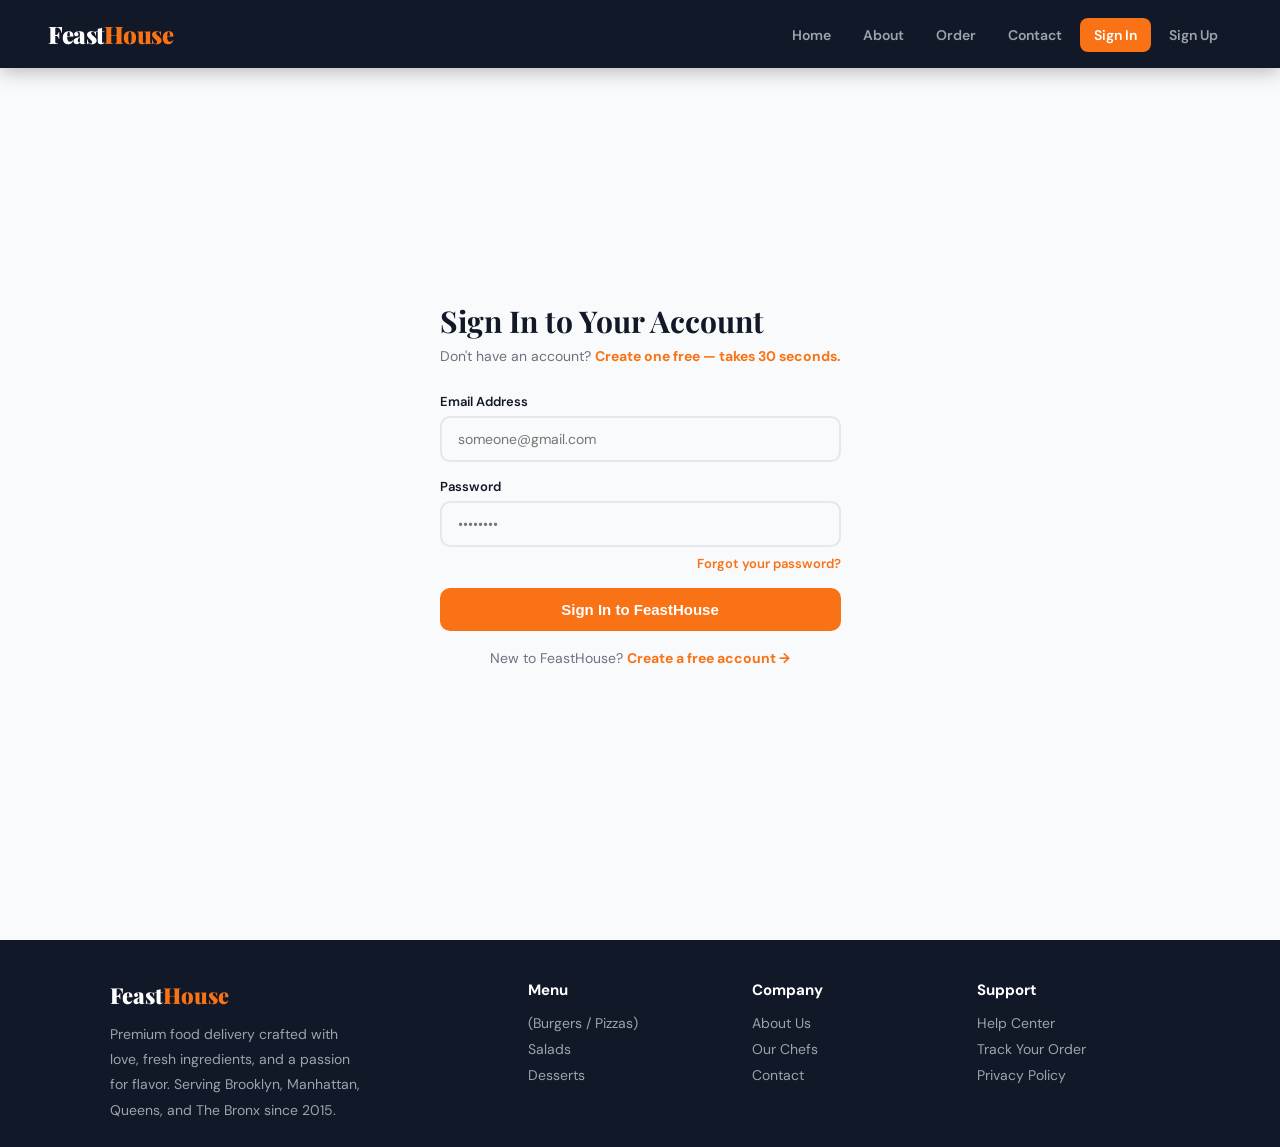
==== commit 4615df19: "last" ====
--- a/index.html
+++ b/index.html
@@ -43,11 +43,12 @@
             straight to your door, hot and fresh, every single time.
           </p>
           <div class="hero-btns">
-            <button class="btn" href = "order.html">
-              > Order Now
+            <button class="btn">
+              <a href= "order.html">Order Now</a>
             </button>
-            <button class="btn btn-outline" href = "about.html" >
-              > Our Story
+            <button class="btn btn-outline" href="about.html" >
+              <a href="about.html">Our Story</a>
+            </button>
             </button>
           </div>
         </div>
@@ -87,7 +88,9 @@
         </p>
         <div class="why-grid">
           <div class="why-card">
-            <div class="why-icon">🌿</div>
+            <div class="why-icon">
+              <i class="fa-solid fa-leaf"></i>
+            </div>
             <h4>Fresh Ingredients</h4>
             <p>
               We source locally every morning. No frozen produce, no shortcuts —
@@ -95,7 +98,9 @@
             </p>
           </div>
           <div class="why-card">
-            <div class="why-icon">👨‍🍳</div>
+            <div class="why-icon">
+              <i class="fa-solid fa-person"></i>
+            </div>
             <h4>Expert Chefs</h4>
             <p>
               Our team of 12 professional chefs brings decades of experience
@@ -103,7 +108,9 @@
             </p>
           </div>
           <div class="why-card">
-            <div class="why-icon">⚡</div>
+            <div class="why-icon">
+              <i class="fa-solid fa-truck-fast"></i>
+            </div>
             <h4>Lightning Fast</h4>
             <p>
               Our delivery network guarantees your food arrives hot within 30
@@ -111,7 +118,9 @@
             </p>
           </div>
           <div class="why-card">
-            <div class="why-icon">💳</div>
+            <div class="why-icon">
+              <i class="fa-brands fa-cc-visa"></i>
+            </div>
             <h4>Easy Payment</h4>
             <p>
               Pay with card, cash, or mobile wallet. Our checkout takes under 30
@@ -120,7 +129,7 @@
           </div>
         </div>
 
-        <h2 class="sec-title">Today's Featured Dishes 🍽️</h2>
+        <h2 class="sec-title">Today's Featured Dishes </h2>
         <p class="sec-sub">
           Our chefs select the freshest ingredients each morning to build a
           special menu that changes daily. These are today's must-try dishes —
@@ -204,8 +213,9 @@
       </div>
     </div>
 
+
     <footer>
-      <div class="footer-grid" style="max-width: 1060px; margin: 0 auto">
+      <div class="footer-grid" >
         <div class="footer-brand">
           <div class="logo-f">Feast<span>House</span></div>
           <p>
@@ -239,13 +249,7 @@
           </ul>
         </div>
       </div>
-      <div class="footer-bottom" style="max-width: 1060px; margin: 0 auto">
-        <span>
-          Asc© 2025 FeastHouse. All rights reserved. Made with ❤️ in Brooklyn,
-          NY.</span
-        >
-        <span>🍔 🍕 🍱 🥗 🍰</span>
-      </div>
+
     </footer>
 
     <script src="main.js" defer></script>
